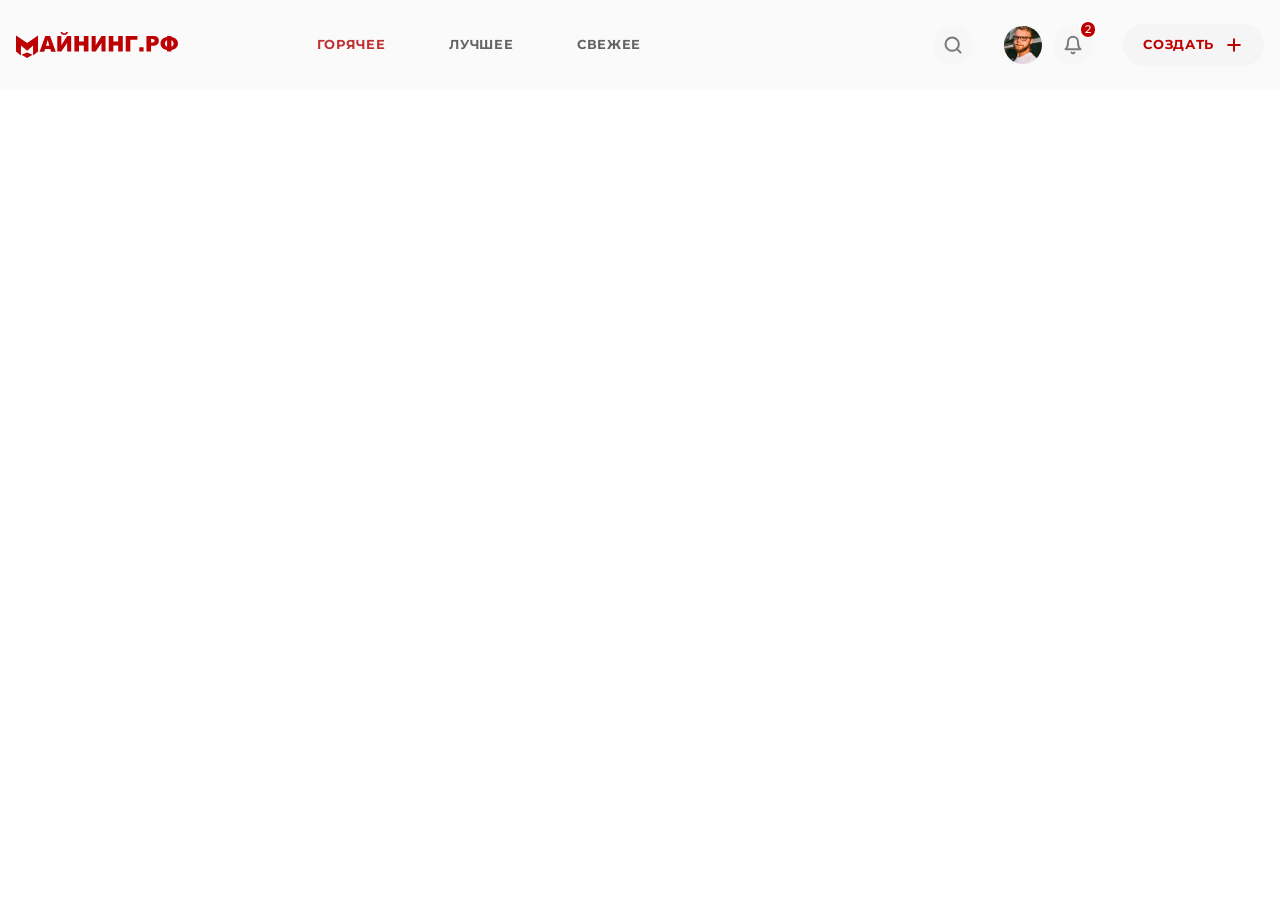
==== index.html @ 3bb562d7 "feat: added base layout" ====
<!DOCTYPE html>
<html lang="en">
  <head>
    <meta charset="UTF-8" />
    <meta name="viewport" content="width=device-width, initial-scale=1.0" />
    <title>Title</title>
    <link rel="shortcut icon" href="./favicon.ico" type="image/x-icon" />
    <link rel="stylesheet" href="./css/index.css" />
    <script type="module" src="./js/index.js" defer></script>
  </head>

  <body>
    <header class="header">
      <div class="header__wrapper">
        <div class="header__logo">
          <a class="header__logo-link" href="#">
            <img class="header__logo-link-image" src="./assets/logo.svg" alt="logo" />
          </a>
        </div>

        <nav class="header__nav">
          <a class="header__nav-link active" href="#">Горячее</a>
          <a class="header__nav-link" href="#">Лучшее</a>
          <a class="header__nav-link" href="#">Свежее</a>
        </nav>

        <div class="header__controls">
          <div class="header__controls-search">
            <button class="header__controls-search-button"></button>
          </div>

          <div class="header__controls-user">
            <div class="header__controls-user-avatar">
              <img
                class="header__controls-user-avatar-image"
                src="./assets/avatar.jpg"
                alt="avatar"
              />
            </div>

            <div class="header__controls-user-notifications">
              <button class="header__controls-user-notifications-button">
                <span class="header__controls-user-notifications-button-counter">2</span>
              </button>
            </div>
          </div>

          <div class="header__controls-create">
            <button class="header__controls-create-button">
              <span class="header__controls-create-button-text">Создать</span>
            </button>
          </div>
        </div>
      </div>
    </header>

    <main class="main"></main>

    <footer class="footer">
      <div class="container"></div>
    </footer>
  </body>
</html>
---- css/index.css ----
@import url("https://fonts.googleapis.com/css2?family=Montserrat:ital,wght@0,100..900;1,100..900&display=swap");
html {
  font-size: 16px;
  font-family: "Montserrat", sans-serif;
  font-weight: 400;
  font-style: normal;
  scroll-behavior: smooth;
}

body {
  position: relative;
  margin: 0;
  overflow-y: scroll;
  color: #181d42;
  background-color: #ffffff;
}

a,
button,
input,
textarea {
  font-family: "Montserrat", sans-serif;
  text-decoration: none;
}

figure {
  margin: 0;
}

img {
  max-width: 100%;
  height: auto;
}

.container {
  max-width: 1440px;
  width: 100%;
  margin: 0 auto;
  padding: 0 20px;
  -webkit-box-sizing: border-box;
          box-sizing: border-box;
}

.header {
  padding: 24px 0;
  background-color: #fafafa;
}
.header__wrapper {
  display: -webkit-box;
  display: -ms-flexbox;
  display: flex;
  -webkit-box-pack: justify;
      -ms-flex-pack: justify;
          justify-content: space-between;
  -webkit-box-align: center;
      -ms-flex-align: center;
          align-items: center;
  gap: 48px;
  max-width: 1392px;
  width: 100%;
  margin: 0 auto;
  padding: 0 16px;
  -webkit-box-sizing: border-box;
          box-sizing: border-box;
}
.header__logo {
  -webkit-box-flex: 0;
      -ms-flex: 0 0 auto;
          flex: 0 0 auto;
}
.header__logo-link {
  display: -webkit-box;
  display: -ms-flexbox;
  display: flex;
  -webkit-box-align: center;
      -ms-flex-align: center;
          align-items: center;
  -webkit-box-pack: center;
      -ms-flex-pack: center;
          justify-content: center;
}
.header__logo-link-image {
  display: block;
  max-width: 100%;
  width: 162px;
  height: auto;
}
.header__nav {
  -webkit-box-flex: 0;
      -ms-flex: 0 1 538px;
          flex: 0 1 538px;
}
.header__nav-link {
  display: inline-block;
  padding: 10px 30px;
  font-weight: 700;
  font-size: 13px;
  line-height: 150%;
  letter-spacing: 0.05em;
  text-transform: uppercase;
  color: rgba(0, 0, 0, 0.6);
  -webkit-transition-property: color;
  transition-property: color;
  -webkit-transition-timing-function: ease-in-out;
          transition-timing-function: ease-in-out;
  -webkit-transition-duration: 0.2s;
          transition-duration: 0.2s;
}
.header__nav-link:hover {
  color: black;
}
.header__nav-link:active {
  color: #bd3132;
}
.header__nav-link.active {
  color: #bd3132;
}
.header__nav-link.active:hover {
  color: #a30404;
}
.header__controls {
  display: -webkit-box;
  display: -ms-flexbox;
  display: flex;
  -webkit-box-align: center;
      -ms-flex-align: center;
          align-items: center;
  gap: 30px;
}
.header__controls-search {
  -webkit-box-flex: 0;
      -ms-flex: 0 0 auto;
          flex: 0 0 auto;
}
.header__controls-search-button {
  display: -webkit-box;
  display: -ms-flexbox;
  display: flex;
  -webkit-box-align: center;
      -ms-flex-align: center;
          align-items: center;
  -webkit-box-pack: center;
      -ms-flex-pack: center;
          justify-content: center;
  width: 40px;
  height: 40px;
  padding: 0;
  border: none;
  border-radius: 500px;
  background-color: rgba(245, 245, 245, 0.5);
  -webkit-transition-property: background-color;
  transition-property: background-color;
  -webkit-transition-timing-function: ease-in-out;
          transition-timing-function: ease-in-out;
  -webkit-transition-duration: 0.2s;
          transition-duration: 0.2s;
  cursor: pointer;
}
.header__controls-search-button:hover {
  background-color: whitesmoke;
}
.header__controls-search-button::before {
  content: "";
  display: block;
  width: 20px;
  height: 20px;
  background: url(../assets/search.svg) center/cover no-repeat;
  -webkit-transition-property: opacity, -webkit-filter;
  transition-property: opacity, -webkit-filter;
  transition-property: filter, opacity;
  transition-property: filter, opacity, -webkit-filter;
  -webkit-transition-timing-function: ease-in-out;
          transition-timing-function: ease-in-out;
  -webkit-transition-duration: 0.2s;
          transition-duration: 0.2s;
  opacity: 0.5;
  -webkit-filter: brightness(0%);
          filter: brightness(0%);
}
.header__controls-search-button:hover::before {
  opacity: 1;
  -webkit-filter: brightness(100%);
          filter: brightness(100%);
}
.header__controls-user {
  display: -webkit-box;
  display: -ms-flexbox;
  display: flex;
  -webkit-box-align: center;
      -ms-flex-align: center;
          align-items: center;
  -webkit-box-pack: center;
      -ms-flex-pack: center;
          justify-content: center;
  -webkit-box-flex: 0;
      -ms-flex: 0 0 auto;
          flex: 0 0 auto;
  gap: 10px;
}
.header__controls-user-avatar {
  display: block;
  width: 40px;
  height: 40px;
  -webkit-box-sizing: border-box;
          box-sizing: border-box;
  border: 1px solid #f5f5f5;
  border-radius: 40px;
  overflow: hidden;
}
.header__controls-user-avatar-image {
  display: block;
  width: 100%;
  height: 100%;
  -o-object-fit: cover;
     object-fit: cover;
}
.header__controls-user-notifications-button {
  position: relative;
  display: -webkit-box;
  display: -ms-flexbox;
  display: flex;
  -webkit-box-align: center;
      -ms-flex-align: center;
          align-items: center;
  -webkit-box-pack: center;
      -ms-flex-pack: center;
          justify-content: center;
  width: 40px;
  height: 40px;
  padding: 0;
  border: none;
  border-radius: 500px;
  background-color: rgba(245, 245, 245, 0.5);
  -webkit-transition-property: background-color;
  transition-property: background-color;
  -webkit-transition-timing-function: ease-in-out;
          transition-timing-function: ease-in-out;
  -webkit-transition-duration: 0.2s;
          transition-duration: 0.2s;
  will-change: background-color;
  cursor: pointer;
}
.header__controls-user-notifications-button:hover {
  background-color: whitesmoke;
}
.header__controls-user-notifications-button::before {
  content: "";
  display: block;
  width: 20px;
  height: 20px;
  background: url(../assets/bell.svg) center/cover no-repeat;
  -webkit-filter: brightness(0%);
          filter: brightness(0%);
  opacity: 0.5;
  -webkit-transition-property: opacity, -webkit-filter;
  transition-property: opacity, -webkit-filter;
  transition-property: filter, opacity;
  transition-property: filter, opacity, -webkit-filter;
  -webkit-transition-timing-function: ease-in-out;
          transition-timing-function: ease-in-out;
  -webkit-transition-duration: 0.2s;
          transition-duration: 0.2s;
  will-change: filter, opacity;
}
.header__controls-user-notifications-button:hover::before {
  -webkit-filter: brightness(100%);
          filter: brightness(100%);
  opacity: 1;
}
.header__controls-user-notifications-button-counter {
  position: absolute;
  left: 26px;
  bottom: 26px;
  display: -webkit-box;
  display: -ms-flexbox;
  display: flex;
  -webkit-box-align: center;
      -ms-flex-align: center;
          align-items: center;
  -webkit-box-pack: center;
      -ms-flex-pack: center;
          justify-content: center;
  min-width: 18px;
  min-height: 18px;
  padding: 2px 4px;
  -webkit-box-sizing: border-box;
          box-sizing: border-box;
  font-weight: 500;
  font-size: 11px;
  line-height: 100%;
  text-align: center;
  color: #fff;
  border: 2px solid #fff;
  border-radius: 15px;
  background-color: #bd0102;
}
.header__controls-create-button {
  display: -webkit-box;
  display: -ms-flexbox;
  display: flex;
  -webkit-box-align: center;
      -ms-flex-align: center;
          align-items: center;
  -webkit-box-pack: center;
      -ms-flex-pack: center;
          justify-content: center;
  -webkit-box-flex: 0;
      -ms-flex: 0 0 auto;
          flex: 0 0 auto;
  gap: 10px;
  min-height: 42px;
  padding: 10px 20px;
  -webkit-box-sizing: border-box;
          box-sizing: border-box;
  border: none;
  border-radius: 42px;
  background-color: #f5f5f5;
  -webkit-transition-property: background-color, color;
  transition-property: background-color, color;
  -webkit-transition-timing-function: ease-in-out;
          transition-timing-function: ease-in-out;
  -webkit-transition-duration: 0.2s;
          transition-duration: 0.2s;
  cursor: pointer;
}
.header__controls-create-button:hover {
  background-color: #bd3132;
}
.header__controls-create-button::after {
  content: "";
  display: block;
  width: 20px;
  height: 20px;
  background: url(../assets/plus.svg) center/cover no-repeat;
  -webkit-transition-property: -webkit-filter;
  transition-property: -webkit-filter;
  transition-property: filter;
  transition-property: filter, -webkit-filter;
  -webkit-transition-timing-function: ease-in-out;
          transition-timing-function: ease-in-out;
  -webkit-transition-duration: 0.2s;
          transition-duration: 0.2s;
}
.header__controls-create-button:hover::after {
  -webkit-filter: brightness(0%) invert(100%);
          filter: brightness(0%) invert(100%);
}
.header__controls-create-button-text {
  font-weight: 700;
  font-size: 13px;
  line-height: 150%;
  letter-spacing: 0.05em;
  text-transform: uppercase;
  color: #bd0102;
  -webkit-transition-property: color;
  transition-property: color;
  -webkit-transition-timing-function: ease-in-out;
          transition-timing-function: ease-in-out;
  -webkit-transition-duration: 0.2s;
          transition-duration: 0.2s;
}
.header__controls-create-button:hover .header__controls-create-button-text {
  color: #ffffff;
}
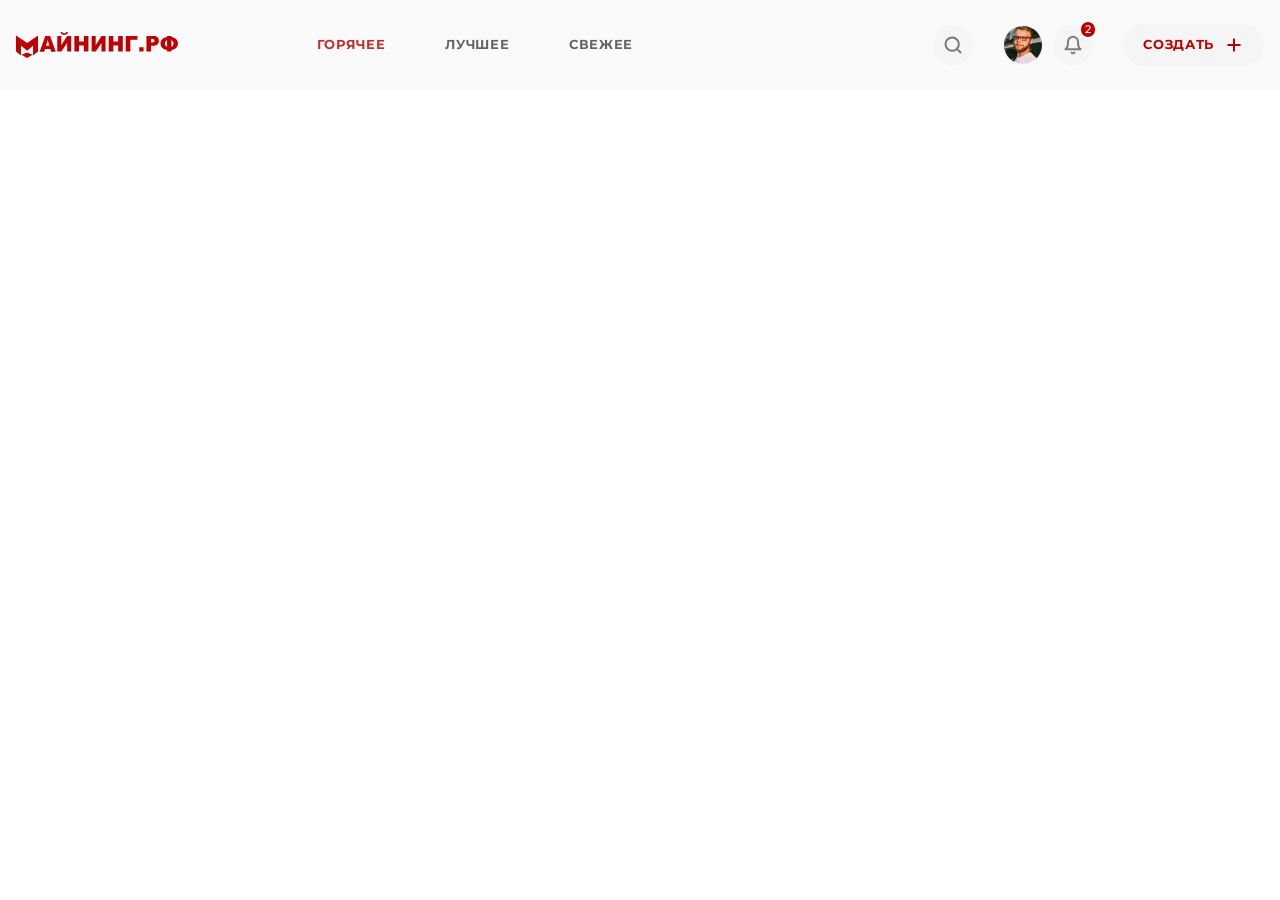
==== commit f4c8f794: "feat: added header" ====
--- a/index.html
+++ b/index.html
@@ -12,6 +12,10 @@
   <body>
     <header class="header">
       <div class="header__wrapper">
+        <div class="header__burger">
+          <button class="header__burger-button"></button>
+        </div>
+
         <div class="header__logo">
           <a class="header__logo-link" href="#">
             <img class="header__logo-link-image" src="./assets/logo.svg" alt="logo" />
@@ -19,9 +23,35 @@
         </div>
 
         <nav class="header__nav">
-          <a class="header__nav-link active" href="#">Горячее</a>
-          <a class="header__nav-link" href="#">Лучшее</a>
-          <a class="header__nav-link" href="#">Свежее</a>
+          <ul class="header__nav-menu">
+            <li class="header__nav-menu-item">
+              <a class="header__nav-menu-item-link active" href="#">Горячее</a>
+            </li>
+            <li class="header__nav-menu-item">
+              <a class="header__nav-menu-item-link" href="#">Лучшее</a>
+            </li>
+            <li class="header__nav-menu-item">
+              <a class="header__nav-menu-item-link" href="#">Свежее</a>
+            </li>
+          </ul>
+
+          <ul class="header__nav-submenu">
+            <li class="header__nav-submenu-item">
+              <a class="header__nav-submenu-item-link" href="#">Помощь</a>
+            </li>
+            <li class="header__nav-submenu-item">
+              <a class="header__nav-submenu-item-link" href="#">Новости сервиса</a>
+            </li>
+            <li class="header__nav-submenu-item">
+              <a class="header__nav-submenu-item-link" href="#">Рекламодателям</a>
+            </li>
+            <li class="header__nav-submenu-item">
+              <a class="header__nav-submenu-item-link" href="#">О проекте</a>
+            </li>
+            <li class="header__nav-submenu-item">
+              <a class="header__nav-submenu-item-link" href="#">Контакты</a>
+            </li>
+          </ul>
         </nav>
 
         <div class="header__controls">
--- a/css/index.css
+++ b/css/index.css
@@ -42,7 +42,11 @@
 }
 
 .header {
-  padding: 24px 0;
+  position: fixed;
+  top: 0;
+  left: 0;
+  right: 0;
+  z-index: 999;
   background-color: #fafafa;
 }
 .header__wrapper {
@@ -59,16 +63,53 @@
   max-width: 1392px;
   width: 100%;
   margin: 0 auto;
-  padding: 0 16px;
+  padding: 24px 16px;
   -webkit-box-sizing: border-box;
           box-sizing: border-box;
 }
-.header__logo {
+@media (max-width: 1024px) {
+  .header__wrapper {
+    gap: 10px;
+    padding: 16px;
+  }
+}
+.header__wrapper::before {
+  content: "";
+  position: absolute;
+  top: 0;
+  left: 0;
+  right: 0;
+  bottom: 0;
+  display: none;
+  background-color: #fafafa;
+}
+@media (max-width: 1024px) {
+  .header__wrapper::before {
+    display: block;
+  }
+}
+.header__burger {
+  position: relative;
+  z-index: 100;
+  display: none;
   -webkit-box-flex: 0;
       -ms-flex: 0 0 auto;
           flex: 0 0 auto;
 }
-.header__logo-link {
+@media (max-width: 1024px) {
+  .header__burger {
+    display: -webkit-box;
+    display: -ms-flexbox;
+    display: flex;
+    -webkit-box-align: center;
+        -ms-flex-align: center;
+            align-items: center;
+    -webkit-box-pack: center;
+        -ms-flex-pack: center;
+            justify-content: center;
+  }
+}
+.header__burger-button {
   display: -webkit-box;
   display: -ms-flexbox;
   display: flex;
@@ -78,6 +119,80 @@
   -webkit-box-pack: center;
       -ms-flex-pack: center;
           justify-content: center;
+  width: 40px;
+  height: 40px;
+  padding: 0;
+  border: none;
+  border-radius: 500px;
+  background-color: whitesmoke;
+  -webkit-transition-property: background-color;
+  transition-property: background-color;
+  -webkit-transition-timing-function: ease-in-out;
+          transition-timing-function: ease-in-out;
+  -webkit-transition-duration: 0.2s;
+          transition-duration: 0.2s;
+  cursor: pointer;
+}
+.header__burger-button:hover {
+  background-color: whitesmoke;
+}
+.header__burger-button::before {
+  content: "";
+  display: block;
+  width: 20px;
+  height: 20px;
+  background: url(../assets/menu.svg) center/cover no-repeat;
+  -webkit-transition-property: opacity, -webkit-filter;
+  transition-property: opacity, -webkit-filter;
+  transition-property: filter, opacity;
+  transition-property: filter, opacity, -webkit-filter;
+  -webkit-transition-timing-function: ease-in-out;
+          transition-timing-function: ease-in-out;
+  -webkit-transition-duration: 0.2s;
+          transition-duration: 0.2s;
+  opacity: 0.5;
+  -webkit-filter: brightness(0%);
+          filter: brightness(0%);
+}
+.header__burger-button:hover::before {
+  opacity: 1;
+  -webkit-filter: brightness(100%);
+          filter: brightness(100%);
+}
+.header__burger-button.active {
+  background-color: #bd0102;
+}
+.header__burger-button.active::before {
+  background-image: url(../assets/close.svg);
+  -webkit-filter: brightness(100%);
+          filter: brightness(100%);
+  opacity: 1;
+}
+.header__logo {
+  position: relative;
+  z-index: 100;
+  -webkit-box-flex: 0;
+      -ms-flex: 0 0 auto;
+          flex: 0 0 auto;
+}
+.header__logo-link {
+  display: -webkit-box;
+  display: -ms-flexbox;
+  display: flex;
+  -webkit-box-align: center;
+      -ms-flex-align: center;
+          align-items: center;
+  -webkit-box-pack: center;
+      -ms-flex-pack: center;
+          justify-content: center;
+}
+@media (max-width: 1024px) {
+  .header__logo-link {
+    position: relative;
+    height: 40px;
+    width: 40px;
+    overflow: hidden;
+  }
 }
 .header__logo-link-image {
   display: block;
@@ -85,12 +200,76 @@
   width: 162px;
   height: auto;
 }
+@media (max-width: 1024px) {
+  .header__logo-link-image {
+    position: absolute;
+    left: 1px;
+    bottom: 0;
+    max-width: none;
+    width: 279px;
+  }
+}
 .header__nav {
   -webkit-box-flex: 0;
       -ms-flex: 0 1 538px;
           flex: 0 1 538px;
 }
-.header__nav-link {
+@media (max-width: 1024px) {
+  .header__nav {
+    position: fixed;
+    top: 0;
+    left: 0;
+    bottom: 0;
+    z-index: -1;
+    max-width: 360px;
+    width: 100%;
+    padding: 94px 16px 20px;
+    -webkit-box-sizing: border-box;
+            box-sizing: border-box;
+    background-color: #fafafa;
+    -webkit-box-shadow: 0 0 20px rgba(0, 0, 0, 0.06);
+            box-shadow: 0 0 20px rgba(0, 0, 0, 0.06);
+    -webkit-transform: translateX(-120dvw);
+            transform: translateX(-120dvw);
+    -webkit-transition: -webkit-transform ease-in-out 0.4s;
+    transition: -webkit-transform ease-in-out 0.4s;
+    transition: transform ease-in-out 0.4s;
+    transition: transform ease-in-out 0.4s, -webkit-transform ease-in-out 0.4s;
+    will-change: transform;
+  }
+}
+@media (max-width: 576px) {
+  .header__nav {
+    max-width: none;
+  }
+}
+@media (max-width: 1024px) {
+  .header__nav.active {
+    -webkit-transform: translateX(0);
+            transform: translateX(0);
+  }
+}
+.header__nav-menu {
+  display: -webkit-box;
+  display: -ms-flexbox;
+  display: flex;
+  -webkit-box-align: center;
+      -ms-flex-align: center;
+          align-items: center;
+  margin: 0;
+  padding: 0;
+  list-style-type: none;
+}
+@media (max-width: 1024px) {
+  .header__nav-menu {
+    -webkit-box-orient: vertical;
+    -webkit-box-direction: normal;
+        -ms-flex-direction: column;
+            flex-direction: column;
+    margin-bottom: 20px;
+  }
+}
+.header__nav-menu-item-link {
   display: inline-block;
   padding: 10px 30px;
   font-weight: 700;
@@ -99,6 +278,7 @@
   letter-spacing: 0.05em;
   text-transform: uppercase;
   color: rgba(0, 0, 0, 0.6);
+  text-align: center;
   -webkit-transition-property: color;
   transition-property: color;
   -webkit-transition-timing-function: ease-in-out;
@@ -106,26 +286,76 @@
   -webkit-transition-duration: 0.2s;
           transition-duration: 0.2s;
 }
-.header__nav-link:hover {
+@media (max-width: 1024px) {
+  .header__nav-menu-item-link {
+    min-width: 128px;
+    padding: 10px;
+  }
+}
+.header__nav-menu-item-link:hover {
   color: black;
 }
-.header__nav-link:active {
+.header__nav-menu-item-link:active {
   color: #bd3132;
 }
-.header__nav-link.active {
+.header__nav-menu-item-link.active {
   color: #bd3132;
 }
-.header__nav-link.active:hover {
+.header__nav-menu-item-link.active:hover {
   color: #a30404;
 }
+.header__nav-submenu {
+  display: none;
+  margin: 0;
+  padding: 20px;
+  list-style-type: none;
+}
+@media (max-width: 1024px) {
+  .header__nav-submenu {
+    display: -webkit-box;
+    display: -ms-flexbox;
+    display: flex;
+    -webkit-box-orient: vertical;
+    -webkit-box-direction: normal;
+        -ms-flex-direction: column;
+            flex-direction: column;
+    gap: 10px;
+  }
+}
+.header__nav-submenu-item-link {
+  display: inline-block;
+  width: 100%;
+  font-weight: 400;
+  font-size: 13px;
+  line-height: 150%;
+  text-align: center;
+  color: rgba(17, 17, 17, 0.5);
+}
 .header__controls {
-  display: -webkit-box;
-  display: -ms-flexbox;
-  display: flex;
-  -webkit-box-align: center;
-      -ms-flex-align: center;
-          align-items: center;
+  position: relative;
+  z-index: 100;
+  display: -webkit-box;
+  display: -ms-flexbox;
+  display: flex;
+  -webkit-box-align: center;
+      -ms-flex-align: center;
+          align-items: center;
+  -webkit-box-pack: end;
+      -ms-flex-pack: end;
+          justify-content: flex-end;
   gap: 30px;
+}
+@media (max-width: 1024px) {
+  .header__controls {
+    -webkit-box-flex: 1;
+        -ms-flex: 1 1 auto;
+            flex: 1 1 auto;
+  }
+}
+@media (max-width: 576px) {
+  .header__controls {
+    gap: 5px;
+  }
 }
 .header__controls-search {
   -webkit-box-flex: 0;
@@ -147,7 +377,7 @@
   padding: 0;
   border: none;
   border-radius: 500px;
-  background-color: rgba(245, 245, 245, 0.5);
+  background-color: whitesmoke;
   -webkit-transition-property: background-color;
   transition-property: background-color;
   -webkit-transition-timing-function: ease-in-out;
@@ -230,7 +460,7 @@
   padding: 0;
   border: none;
   border-radius: 500px;
-  background-color: rgba(245, 245, 245, 0.5);
+  background-color: whitesmoke;
   -webkit-transition-property: background-color;
   transition-property: background-color;
   -webkit-transition-timing-function: ease-in-out;
@@ -323,6 +553,12 @@
           transition-duration: 0.2s;
   cursor: pointer;
 }
+@media (max-width: 576px) {
+  .header__controls-create-button {
+    min-height: auto;
+    padding: 10px;
+  }
+}
 .header__controls-create-button:hover {
   background-color: #bd3132;
 }
@@ -359,6 +595,11 @@
   -webkit-transition-duration: 0.2s;
           transition-duration: 0.2s;
 }
+@media (max-width: 576px) {
+  .header__controls-create-button-text {
+    display: none;
+  }
+}
 .header__controls-create-button:hover .header__controls-create-button-text {
   color: #ffffff;
 }
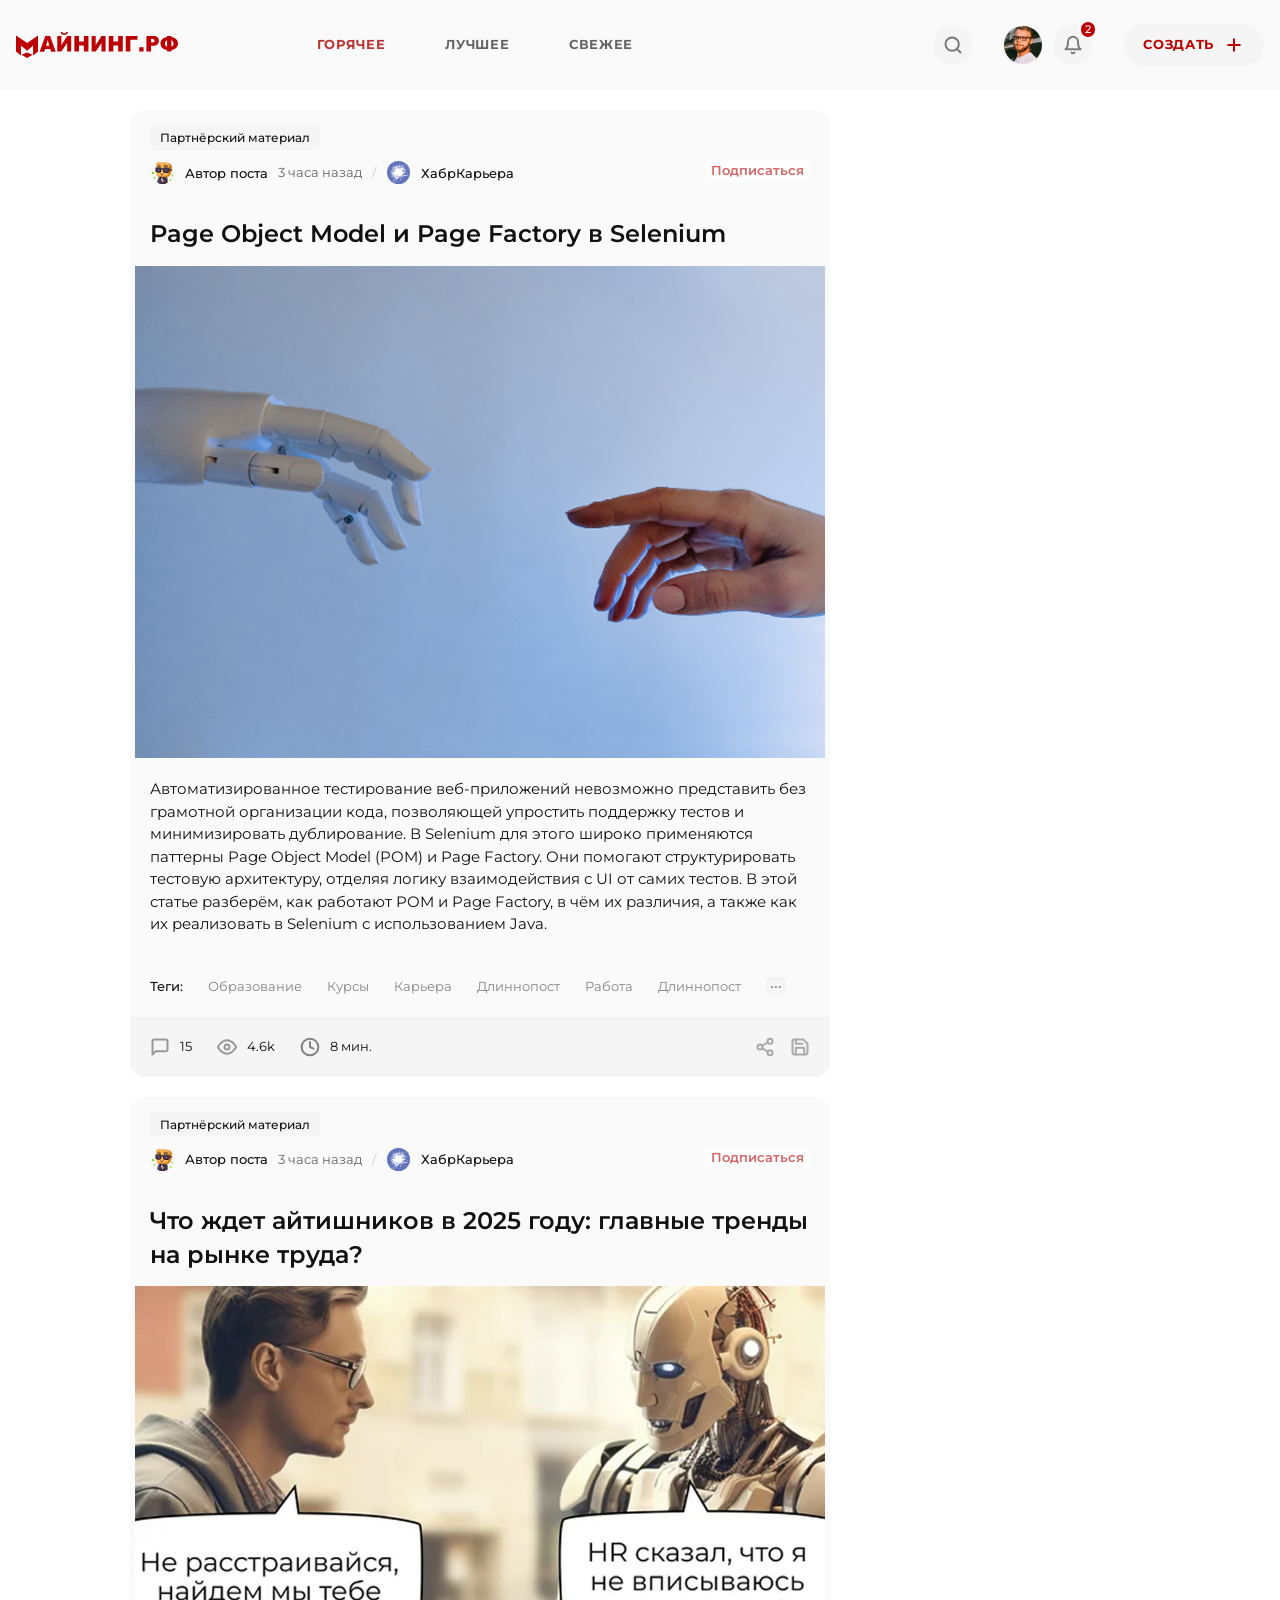
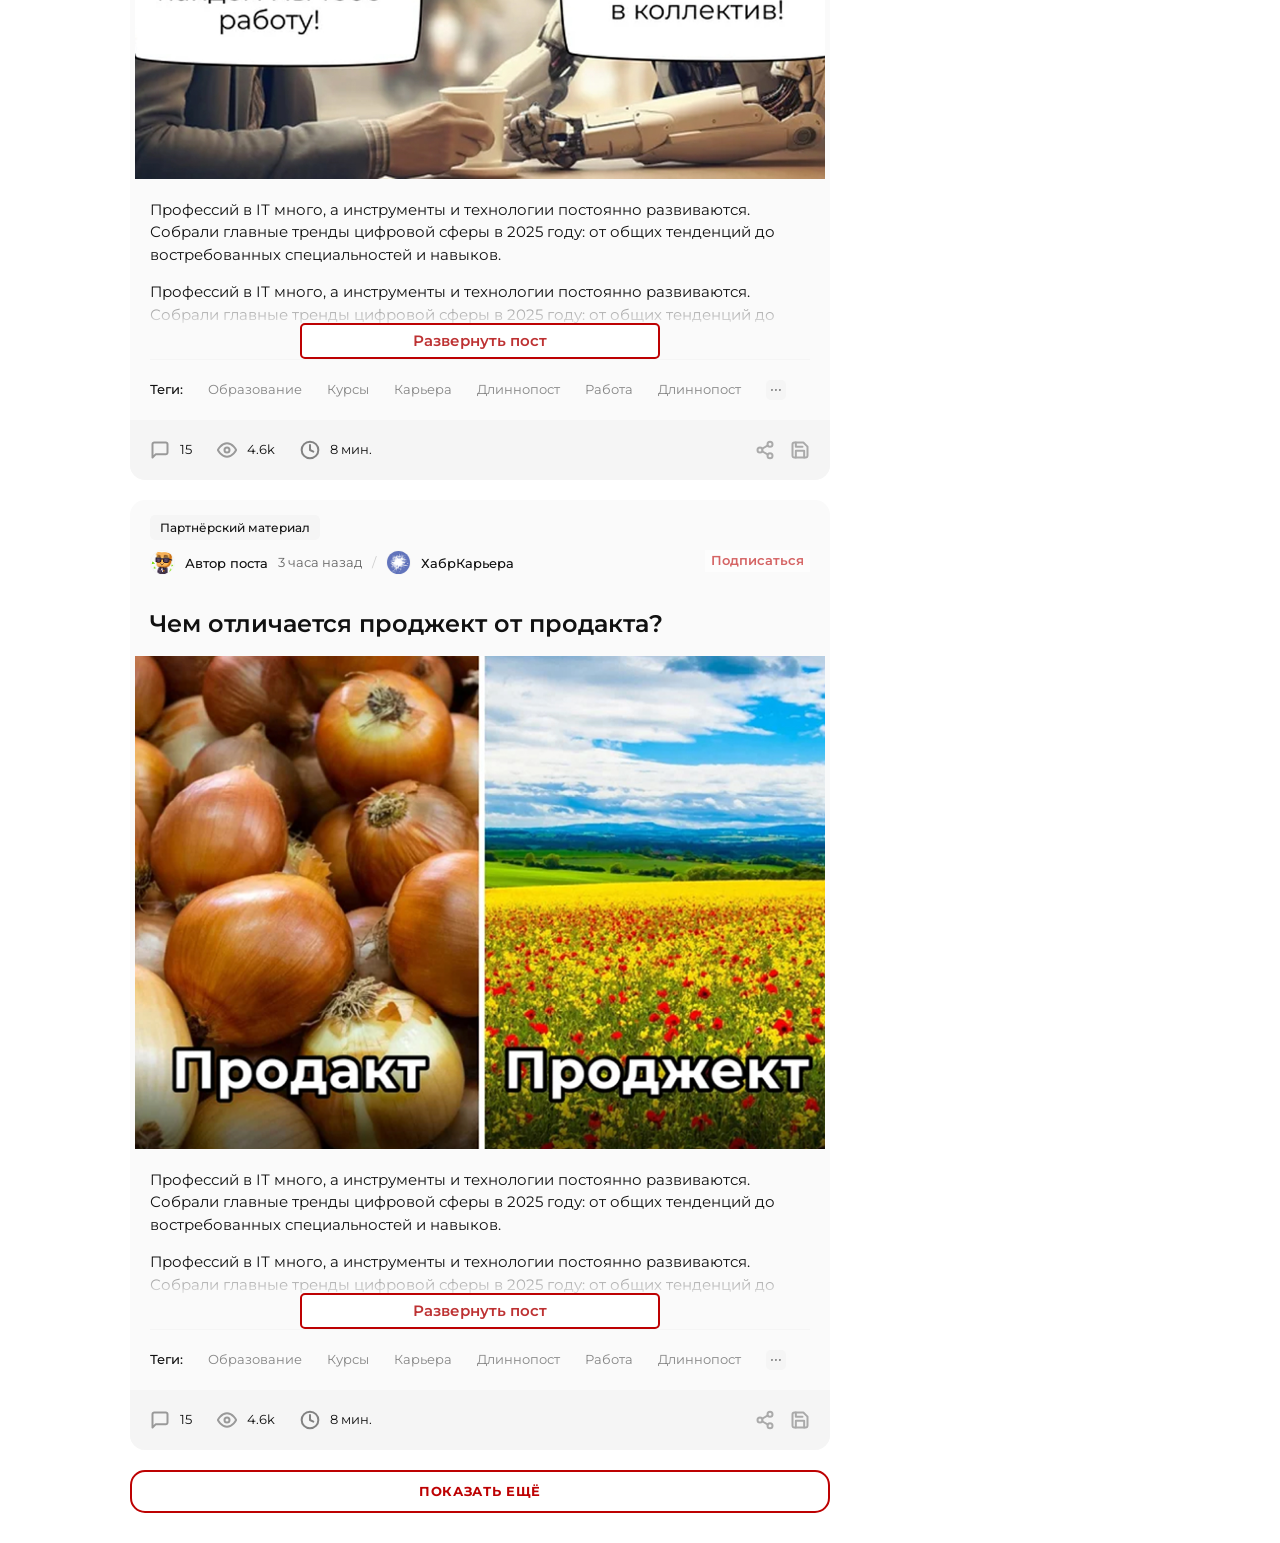
==== commit 74a0d170: "feat: added blog-posts" ====
--- a/index.html
+++ b/index.html
@@ -3,7 +3,7 @@
   <head>
     <meta charset="UTF-8" />
     <meta name="viewport" content="width=device-width, initial-scale=1.0" />
-    <title>Title</title>
+    <title>МАЙНИНГ.РФ</title>
     <link rel="shortcut icon" href="./favicon.ico" type="image/x-icon" />
     <link rel="stylesheet" href="./css/index.css" />
     <script type="module" src="./js/index.js" defer></script>
@@ -84,7 +84,376 @@
       </div>
     </header>
 
-    <main class="main"></main>
+    <main class="main">
+      <section class="blog">
+        <div class="blog__wrapper">
+          <div class="blog__content">
+            <div class="blog-posts">
+              <div class="blog-posts__content">
+                <article class="blog-posts__post">
+                  <div class="blog-posts__post-material">Партнёрский материал</div>
+
+                  <div class="blog-posts__post-info">
+                    <div class="blog-posts__post-info-main">
+                      <div class="blog-posts__post-info-author">
+                        <figure class="blog-posts__post-info-author-avatar">
+                          <img
+                            class="blog-posts__post-info-author-avatar-image"
+                            src="./assets/avatar-2.jpg"
+                            alt="avatar"
+                          />
+                        </figure>
+                        <div class="blog-posts__post-info-author-name">Автор поста</div>
+                      </div>
+
+                      <div class="blog-posts__post-info-time">3 часа назад</div>
+
+                      <div class="blog-posts__post-info-source">
+                        <figure class="blog-posts__post-info-source-avatar">
+                          <img
+                            class="blog-posts__post-info-source-avatar-image"
+                            src="./assets/avatar-3.jpg"
+                            alt="avatar"
+                          />
+                        </figure>
+                        <div class="blog-posts__post-info-source-name">ХабрКарьера</div>
+                      </div>
+                    </div>
+
+                    <div class="blog-posts__post-info-subscribe">
+                      <button class="blog-posts__post-info-subscribe-button">
+                        <span class="blog-posts__post-info-subscribe-button-text">Подписаться</span>
+                      </button>
+                    </div>
+                  </div>
+
+                  <h3 class="blog-posts__post-title">
+                    Page Object Model и Page Factory в Selenium
+                  </h3>
+
+                  <figure class="blog-posts__post-photo">
+                    <img
+                      class="blog-posts__post-photo-image"
+                      src="./assets/post-image-1.jpg"
+                      alt="image"
+                    />
+                  </figure>
+
+                  <div class="blog-posts__post-text">
+                    <p>
+                      Автоматизированное тестирование веб-приложений невозможно представить без
+                      грамотной организации кода, позволяющей упростить поддержку тестов и
+                      минимизировать дублирование. В Selenium для этого широко применяются паттерны
+                      Page Object Model (POM) и Page Factory. Они помогают структурировать тестовую
+                      архитектуру, отделяя логику взаимодействия с UI от самих тестов. В этой статье
+                      разберём, как работают POM и Page Factory, в чём их различия, а также как их
+                      реализовать в Selenium с использованием Java.
+                    </p>
+                  </div>
+
+                  <div class="blog-posts__post-expand">
+                    <button class="blog-posts__post-expand-button">Развернуть пост</button>
+                  </div>
+
+                  <div class="blog-posts__post-tags">
+                    <span class="blog-posts__post-tags-title">Теги:</span>
+                    <span class="blog-posts__post-tags-item">Образование</span>
+                    <span class="blog-posts__post-tags-item">Курсы</span>
+                    <span class="blog-posts__post-tags-item">Карьера</span>
+                    <span class="blog-posts__post-tags-item">Длиннопост</span>
+                    <span class="blog-posts__post-tags-item">Работа</span>
+                    <span class="blog-posts__post-tags-item">Длиннопост</span>
+                    <button class="blog-posts__post-tags-more"></button>
+                  </div>
+
+                  <div class="blog-posts__post-details">
+                    <div class="blog-posts__post-details-metrics">
+                      <div class="blog-posts__post-details-metrics-item">
+                        <img
+                          class="blog-posts__post-details-metrics-item-image"
+                          src="./assets/message-square.svg"
+                          alt="icon"
+                        />
+                        <span class="blog-posts__post-details-metrics-item-text">15</span>
+                      </div>
+                      <div class="blog-posts__post-details-metrics-item">
+                        <img
+                          class="blog-posts__post-details-metrics-item-image"
+                          src="./assets/eye.svg"
+                          alt="icon"
+                        />
+                        <span class="blog-posts__post-details-metrics-item-text">4.6k</span>
+                      </div>
+                      <div class="blog-posts__post-details-metrics-item">
+                        <img
+                          class="blog-posts__post-details-metrics-item-image"
+                          src="./assets/clock.svg"
+                          alt="icon"
+                        />
+                        <span class="blog-posts__post-details-metrics-item-text">8 мин.</span>
+                      </div>
+                    </div>
+
+                    <div class="blog-posts__post-details-controls">
+                      <button class="blog-posts__post-details-controls-share"></button>
+                      <button class="blog-posts__post-details-controls-save"></button>
+                    </div>
+                  </div>
+                </article>
+
+                <article class="blog-posts__post">
+                  <div class="blog-posts__post-material">Партнёрский материал</div>
+
+                  <div class="blog-posts__post-info">
+                    <div class="blog-posts__post-info-main">
+                      <div class="blog-posts__post-info-author">
+                        <figure class="blog-posts__post-info-author-avatar">
+                          <img
+                            class="blog-posts__post-info-author-avatar-image"
+                            src="./assets/avatar-2.jpg"
+                            alt="avatar"
+                          />
+                        </figure>
+                        <div class="blog-posts__post-info-author-name">Автор поста</div>
+                      </div>
+
+                      <div class="blog-posts__post-info-time">3 часа назад</div>
+
+                      <div class="blog-posts__post-info-source">
+                        <figure class="blog-posts__post-info-source-avatar">
+                          <img
+                            class="blog-posts__post-info-source-avatar-image"
+                            src="./assets/avatar-3.jpg"
+                            alt="avatar"
+                          />
+                        </figure>
+                        <div class="blog-posts__post-info-source-name">ХабрКарьера</div>
+                      </div>
+                    </div>
+
+                    <div class="blog-posts__post-info-subscribe">
+                      <button class="blog-posts__post-info-subscribe-button">
+                        <span class="blog-posts__post-info-subscribe-button-text">Подписаться</span>
+                      </button>
+                    </div>
+                  </div>
+
+                  <h3 class="blog-posts__post-title">
+                    Что ждет айтишников в 2025 году: главные тренды на рынке труда⁠⁠?
+                  </h3>
+
+                  <figure class="blog-posts__post-photo">
+                    <img
+                      class="blog-posts__post-photo-image"
+                      src="./assets/post-image-2.jpg"
+                      alt="image"
+                    />
+                  </figure>
+
+                  <div class="blog-posts__post-text">
+                    <p>
+                      Профессий в IТ много, а инструменты и технологии постоянно развиваются.
+                      Собрали главные тренды цифровой сферы в 2025 году: от общих тенденций до
+                      востребованных специальностей и навыков.
+                    </p>
+                    <p>
+                      Профессий в IТ много, а инструменты и технологии постоянно развиваются.
+                      Собрали главные тренды цифровой сферы в 2025 году: от общих тенденций до
+                      востребованных специальностей и навыков.
+                    </p>
+                    <p>
+                      Профессий в IТ много, а инструменты и технологии постоянно развиваются.
+                      Собрали главные тренды цифровой сферы в 2025 году: от общих тенденций до
+                      востребованных специальностей и навыков.
+                    </p>
+                    <p>
+                      Профессий в IТ много, а инструменты и технологии постоянно развиваются.
+                      Собрали главные тренды цифровой сферы в 2025 году: от общих тенденций до
+                      востребованных специальностей и навыков.
+                    </p>
+                  </div>
+
+                  <div class="blog-posts__post-expand">
+                    <button class="blog-posts__post-expand-button">Развернуть пост</button>
+                  </div>
+
+                  <div class="blog-posts__post-tags">
+                    <span class="blog-posts__post-tags-title">Теги:</span>
+                    <span class="blog-posts__post-tags-item">Образование</span>
+                    <span class="blog-posts__post-tags-item">Курсы</span>
+                    <span class="blog-posts__post-tags-item">Карьера</span>
+                    <span class="blog-posts__post-tags-item">Длиннопост</span>
+                    <span class="blog-posts__post-tags-item">Работа</span>
+                    <span class="blog-posts__post-tags-item">Длиннопост</span>
+                    <button class="blog-posts__post-tags-more"></button>
+                  </div>
+
+                  <div class="blog-posts__post-details">
+                    <div class="blog-posts__post-details-metrics">
+                      <div class="blog-posts__post-details-metrics-item">
+                        <img
+                          class="blog-posts__post-details-metrics-item-image"
+                          src="./assets/message-square.svg"
+                          alt="icon"
+                        />
+                        <span class="blog-posts__post-details-metrics-item-text">15</span>
+                      </div>
+                      <div class="blog-posts__post-details-metrics-item">
+                        <img
+                          class="blog-posts__post-details-metrics-item-image"
+                          src="./assets/eye.svg"
+                          alt="icon"
+                        />
+                        <span class="blog-posts__post-details-metrics-item-text">4.6k</span>
+                      </div>
+                      <div class="blog-posts__post-details-metrics-item">
+                        <img
+                          class="blog-posts__post-details-metrics-item-image"
+                          src="./assets/clock.svg"
+                          alt="icon"
+                        />
+                        <span class="blog-posts__post-details-metrics-item-text">8 мин.</span>
+                      </div>
+                    </div>
+
+                    <div class="blog-posts__post-details-controls">
+                      <button class="blog-posts__post-details-controls-share"></button>
+                      <button class="blog-posts__post-details-controls-save"></button>
+                    </div>
+                  </div>
+                </article>
+
+                <article class="blog-posts__post">
+                  <div class="blog-posts__post-material">Партнёрский материал</div>
+
+                  <div class="blog-posts__post-info">
+                    <div class="blog-posts__post-info-main">
+                      <div class="blog-posts__post-info-author">
+                        <figure class="blog-posts__post-info-author-avatar">
+                          <img
+                            class="blog-posts__post-info-author-avatar-image"
+                            src="./assets/avatar-2.jpg"
+                            alt="avatar"
+                          />
+                        </figure>
+                        <div class="blog-posts__post-info-author-name">Автор поста</div>
+                      </div>
+
+                      <div class="blog-posts__post-info-time">3 часа назад</div>
+
+                      <div class="blog-posts__post-info-source">
+                        <figure class="blog-posts__post-info-source-avatar">
+                          <img
+                            class="blog-posts__post-info-source-avatar-image"
+                            src="./assets/avatar-3.jpg"
+                            alt="avatar"
+                          />
+                        </figure>
+                        <div class="blog-posts__post-info-source-name">ХабрКарьера</div>
+                      </div>
+                    </div>
+
+                    <div class="blog-posts__post-info-subscribe">
+                      <button class="blog-posts__post-info-subscribe-button">
+                        <span class="blog-posts__post-info-subscribe-button-text">Подписаться</span>
+                      </button>
+                    </div>
+                  </div>
+
+                  <h3 class="blog-posts__post-title">Чем отличается проджект от продакта?⁠⁠</h3>
+
+                  <figure class="blog-posts__post-photo">
+                    <img
+                      class="blog-posts__post-photo-image"
+                      src="./assets/post-image-3.jpg"
+                      alt="image"
+                    />
+                  </figure>
+
+                  <div class="blog-posts__post-text">
+                    <p>
+                      Профессий в IТ много, а инструменты и технологии постоянно развиваются.
+                      Собрали главные тренды цифровой сферы в 2025 году: от общих тенденций до
+                      востребованных специальностей и навыков.
+                    </p>
+                    <p>
+                      Профессий в IТ много, а инструменты и технологии постоянно развиваются.
+                      Собрали главные тренды цифровой сферы в 2025 году: от общих тенденций до
+                      востребованных специальностей и навыков.
+                    </p>
+                    <p>
+                      Профессий в IТ много, а инструменты и технологии постоянно развиваются.
+                      Собрали главные тренды цифровой сферы в 2025 году: от общих тенденций до
+                      востребованных специальностей и навыков.
+                    </p>
+                    <p>
+                      Профессий в IТ много, а инструменты и технологии постоянно развиваются.
+                      Собрали главные тренды цифровой сферы в 2025 году: от общих тенденций до
+                      востребованных специальностей и навыков.
+                    </p>
+                  </div>
+
+                  <div class="blog-posts__post-expand">
+                    <button class="blog-posts__post-expand-button">Развернуть пост</button>
+                  </div>
+
+                  <div class="blog-posts__post-tags">
+                    <span class="blog-posts__post-tags-title">Теги:</span>
+                    <span class="blog-posts__post-tags-item">Образование</span>
+                    <span class="blog-posts__post-tags-item">Курсы</span>
+                    <span class="blog-posts__post-tags-item">Карьера</span>
+                    <span class="blog-posts__post-tags-item">Длиннопост</span>
+                    <span class="blog-posts__post-tags-item">Работа</span>
+                    <span class="blog-posts__post-tags-item">Длиннопост</span>
+                    <button class="blog-posts__post-tags-more"></button>
+                  </div>
+
+                  <div class="blog-posts__post-details">
+                    <div class="blog-posts__post-details-metrics">
+                      <div class="blog-posts__post-details-metrics-item">
+                        <img
+                          class="blog-posts__post-details-metrics-item-image"
+                          src="./assets/message-square.svg"
+                          alt="icon"
+                        />
+                        <span class="blog-posts__post-details-metrics-item-text">15</span>
+                      </div>
+                      <div class="blog-posts__post-details-metrics-item">
+                        <img
+                          class="blog-posts__post-details-metrics-item-image"
+                          src="./assets/eye.svg"
+                          alt="icon"
+                        />
+                        <span class="blog-posts__post-details-metrics-item-text">4.6k</span>
+                      </div>
+                      <div class="blog-posts__post-details-metrics-item">
+                        <img
+                          class="blog-posts__post-details-metrics-item-image"
+                          src="./assets/clock.svg"
+                          alt="icon"
+                        />
+                        <span class="blog-posts__post-details-metrics-item-text">8 мин.</span>
+                      </div>
+                    </div>
+
+                    <div class="blog-posts__post-details-controls">
+                      <button class="blog-posts__post-details-controls-share"></button>
+                      <button class="blog-posts__post-details-controls-save"></button>
+                    </div>
+                  </div>
+                </article>
+              </div>
+
+              <div class="blog-posts__more">
+                <button class="blog-posts__more-button">Показать ещё</button>
+              </div>
+            </div>
+          </div>
+
+          <aside class="blog__sidebar"></aside>
+        </div>
+      </section>
+    </main>
 
     <footer class="footer">
       <div class="container"></div>
--- a/css/index.css
+++ b/css/index.css
@@ -602,4 +602,533 @@
 }
 .header__controls-create-button:hover .header__controls-create-button-text {
   color: #ffffff;
+}
+
+.main {
+  padding: 90px 0 0;
+}
+@media (max-width: 1024px) {
+  .main {
+    padding: 72px 0 0;
+  }
+}
+
+.blog__wrapper {
+  display: -webkit-box;
+  display: -ms-flexbox;
+  display: flex;
+  -webkit-box-pack: justify;
+      -ms-flex-pack: justify;
+          justify-content: space-between;
+  -webkit-box-align: center;
+      -ms-flex-align: center;
+          align-items: center;
+  gap: 20px;
+  max-width: 1052px;
+  width: 100%;
+  margin: 0 auto;
+  padding: 20px 16px;
+  -webkit-box-sizing: border-box;
+          box-sizing: border-box;
+}
+@media (max-width: 768px) {
+  .blog__wrapper {
+    -ms-flex-wrap: wrap;
+        flex-wrap: wrap;
+  }
+}
+.blog__content {
+  -webkit-box-flex: 1;
+      -ms-flex: 1 1 700px;
+          flex: 1 1 700px;
+}
+@media (max-width: 768px) {
+  .blog__content {
+    -webkit-box-flex: 1;
+        -ms-flex: 1 1 100%;
+            flex: 1 1 100%;
+  }
+}
+.blog__sidebar {
+  -webkit-box-flex: 1;
+      -ms-flex: 1 1 300px;
+          flex: 1 1 300px;
+}
+@media (max-width: 768px) {
+  .blog__sidebar {
+    -webkit-box-flex: 1;
+        -ms-flex: 1 1 100%;
+            flex: 1 1 100%;
+  }
+}
+
+.blog-posts__content {
+  display: -webkit-box;
+  display: -ms-flexbox;
+  display: flex;
+  -webkit-box-orient: vertical;
+  -webkit-box-direction: normal;
+      -ms-flex-direction: column;
+          flex-direction: column;
+  gap: 20px;
+}
+.blog-posts__post {
+  display: block;
+  overflow: hidden;
+  padding: 15px 20px 0;
+  border-radius: 15px;
+  background-color: #fafafa;
+}
+@media (max-width: 768px) {
+  .blog-posts__post {
+    margin: 0 -16px;
+    padding: 15px 15px 0;
+  }
+}
+.blog-posts__post-material {
+  width: -webkit-fit-content;
+  width: -moz-fit-content;
+  width: fit-content;
+  padding: 5px 10px;
+  margin: 0 0 10px;
+  border-radius: 5px;
+  font-weight: 500;
+  font-size: 12px;
+  color: #111111;
+  background: #f5f5f5;
+}
+@media (max-width: 768px) {
+  .blog-posts__post-material {
+    margin: 0 0 5px;
+  }
+}
+.blog-posts__post-info {
+  display: -webkit-box;
+  display: -ms-flexbox;
+  display: flex;
+  -webkit-box-align: start;
+      -ms-flex-align: start;
+          align-items: flex-start;
+  -webkit-box-pack: justify;
+      -ms-flex-pack: justify;
+          justify-content: space-between;
+  gap: 10px;
+  margin: 0 0 32px;
+}
+@media (max-width: 768px) {
+  .blog-posts__post-info {
+    margin: 0 0 12px;
+  }
+}
+.blog-posts__post-info-main {
+  display: -webkit-box;
+  display: -ms-flexbox;
+  display: flex;
+  -webkit-box-align: center;
+      -ms-flex-align: center;
+          align-items: center;
+  -ms-flex-wrap: wrap;
+      flex-wrap: wrap;
+  gap: 10px;
+}
+.blog-posts__post-info-author, .blog-posts__post-info-source {
+  display: -webkit-box;
+  display: -ms-flexbox;
+  display: flex;
+  -webkit-box-align: center;
+      -ms-flex-align: center;
+          align-items: center;
+  gap: 10px;
+}
+.blog-posts__post-info-author-avatar, .blog-posts__post-info-source-avatar {
+  display: block;
+  width: 25px;
+  height: 25px;
+  -webkit-box-sizing: border-box;
+          box-sizing: border-box;
+  border: 1px solid #f5f5f5;
+  border-radius: 500px;
+  overflow: hidden;
+}
+.blog-posts__post-info-author-avatar-image, .blog-posts__post-info-source-avatar-image {
+  display: block;
+  width: 100%;
+  height: 100%;
+  -o-object-fit: cover;
+     object-fit: cover;
+}
+.blog-posts__post-info-author-name, .blog-posts__post-info-source-name {
+  font-weight: 500;
+  font-size: 13px;
+  color: #111;
+}
+@media (max-width: 768px) {
+  .blog-posts__post-info-author-name, .blog-posts__post-info-source-name {
+    font-size: 11px;
+  }
+}
+.blog-posts__post-info-time {
+  display: -webkit-box;
+  display: -ms-flexbox;
+  display: flex;
+  -webkit-box-align: center;
+      -ms-flex-align: center;
+          align-items: center;
+  gap: 10px;
+  font-weight: 400;
+  font-size: 13px;
+  line-height: 150%;
+  color: #666;
+}
+@media (max-width: 768px) {
+  .blog-posts__post-info-time {
+    font-size: 11px;
+  }
+}
+.blog-posts__post-info-time::after {
+  content: "/";
+  opacity: 0.3;
+}
+@media (max-width: 768px) {
+  .blog-posts__post-info-time::after {
+    display: none;
+  }
+}
+.blog-posts__post-info-subscribe {
+  display: -webkit-box;
+  display: -ms-flexbox;
+  display: flex;
+  -webkit-box-align: center;
+      -ms-flex-align: center;
+          align-items: center;
+  -webkit-box-pack: end;
+      -ms-flex-pack: end;
+          justify-content: flex-end;
+  -webkit-box-flex: 1;
+      -ms-flex: 1 1 auto;
+          flex: 1 1 auto;
+}
+@media (max-width: 768px) {
+  .blog-posts__post-info-subscribe {
+    -webkit-box-flex: 0;
+        -ms-flex: 0 0 auto;
+            flex: 0 0 auto;
+  }
+}
+.blog-posts__post-info-subscribe-button {
+  display: inline-block;
+  border: none;
+  background-color: white;
+  opacity: 0.6;
+  cursor: pointer;
+}
+@media (max-width: 768px) {
+  .blog-posts__post-info-subscribe-button {
+    width: 20px;
+    height: 20px;
+    border-radius: 5px;
+    background: url(../assets/points.svg) center/10px no-repeat;
+    background-color: #f5f5f5;
+    opacity: 1;
+  }
+}
+.blog-posts__post-info-subscribe-button-text {
+  font-weight: 600;
+  font-size: 13px;
+  line-height: 150%;
+  color: #bd0102;
+}
+@media (max-width: 768px) {
+  .blog-posts__post-info-subscribe-button-text {
+    display: none;
+  }
+}
+.blog-posts__post-title {
+  margin: 0 0 15px;
+  font-weight: 600;
+  font-size: 24px;
+  line-height: 140%;
+  color: #111;
+}
+@media (max-width: 768px) {
+  .blog-posts__post-title {
+    font-size: 18px;
+  }
+}
+.blog-posts__post-photo {
+  margin: 0 -15px;
+}
+.blog-posts__post-photo-image {
+  display: block;
+  max-width: 100%;
+  width: 100%;
+  aspect-ratio: 7/5;
+}
+@media (max-width: 768px) {
+  .blog-posts__post-photo-image {
+    aspect-ratio: 320/204;
+  }
+}
+.blog-posts__post-text {
+  display: -webkit-box;
+  display: -ms-flexbox;
+  display: flex;
+  -webkit-box-orient: vertical;
+  -webkit-box-direction: normal;
+      -ms-flex-direction: column;
+          flex-direction: column;
+  gap: 15px;
+  margin: 20px 0;
+  overflow: hidden;
+  -webkit-box-sizing: border-box;
+          box-sizing: border-box;
+  -webkit-transition-property: max-height;
+  transition-property: max-height;
+  -webkit-transition-timing-function: ease-in-out;
+          transition-timing-function: ease-in-out;
+  -webkit-transition-duration: 0.2s;
+          transition-duration: 0.2s;
+}
+@media (max-width: 768px) {
+  .blog-posts__post-text {
+    gap: 13px;
+    margin: 15px 0;
+  }
+}
+.blog-posts__post-text > * {
+  margin: 0;
+  font-weight: 400;
+  font-size: 15px;
+  line-height: 150%;
+  color: #111;
+}
+@media (max-width: 768px) {
+  .blog-posts__post-text > * {
+    font-size: 13px;
+  }
+}
+.blog-posts__post-expand {
+  position: relative;
+  z-index: 20;
+  display: -webkit-box;
+  display: -ms-flexbox;
+  display: flex;
+  -webkit-box-pack: center;
+      -ms-flex-pack: center;
+          justify-content: center;
+  -webkit-box-align: end;
+      -ms-flex-align: end;
+          align-items: flex-end;
+  margin: -56px -15px 0;
+  padding-top: 20px;
+  background: -webkit-gradient(linear, left top, left bottom, from(rgba(250, 250, 250, 0.5)), color-stop(48.5%, #fafafa));
+  background: linear-gradient(180deg, rgba(250, 250, 250, 0.5) 0%, #fafafa 48.5%);
+  -webkit-transition-property: margin;
+  transition-property: margin;
+  -webkit-transition-timing-function: ease-in-out;
+          transition-timing-function: ease-in-out;
+  -webkit-transition-duration: 0.2s;
+          transition-duration: 0.2s;
+  display: none;
+}
+.blog-posts__post-expand-button {
+  display: inline-block;
+  max-width: calc(100vw - 30px);
+  width: 360px;
+  padding: 5px 20px;
+  -webkit-box-sizing: border-box;
+          box-sizing: border-box;
+  font-weight: 600;
+  font-size: 15px;
+  line-height: 148%;
+  text-align: center;
+  color: #bd3132;
+  text-align: center;
+  border: 2px solid #bd0102;
+  border-radius: 5px;
+  background-color: #ffffff;
+  -webkit-transition-property: background-color, color, border-color;
+  transition-property: background-color, color, border-color;
+  -webkit-transition-timing-function: ease-in-out;
+          transition-timing-function: ease-in-out;
+  -webkit-transition-duration: 0.2s;
+          transition-duration: 0.2s;
+  cursor: pointer;
+}
+.blog-posts__post-expand-button:hover {
+  color: #ffffff;
+  border-color: #bd3132;
+  background-color: #bd3132;
+}
+.blog-posts__post-tags {
+  display: -webkit-box;
+  display: -ms-flexbox;
+  display: flex;
+  -webkit-box-align: center;
+      -ms-flex-align: center;
+          align-items: center;
+  -ms-flex-wrap: wrap;
+      flex-wrap: wrap;
+  gap: 10px 25px;
+  padding: 20px 0;
+  font-weight: 400;
+  font-size: 13px;
+  line-height: 150%;
+  color: #111;
+  border-top: 1px solid #f5f5f5;
+}
+@media (max-width: 768px) {
+  .blog-posts__post-tags {
+    gap: 10px;
+    padding: 10px 0;
+    font-size: 11px;
+  }
+}
+.blog-posts__post-tags-title {
+  font-weight: 500;
+  opacity: 1;
+}
+.blog-posts__post-tags-item {
+  opacity: 0.5;
+}
+.blog-posts__post-tags-more {
+  display: inline-block;
+  width: 20px;
+  height: 20px;
+  border: none;
+  border-radius: 5px;
+  background: url(../assets/points.svg) center/10px no-repeat;
+  background-color: #f5f5f5;
+  cursor: pointer;
+}
+.blog-posts__post-details {
+  display: -webkit-box;
+  display: -ms-flexbox;
+  display: flex;
+  -webkit-box-pack: justify;
+      -ms-flex-pack: justify;
+          justify-content: space-between;
+  -webkit-box-align: center;
+      -ms-flex-align: center;
+          align-items: center;
+  gap: 25px;
+  padding: 20px;
+  margin: 0 -20px;
+  background-color: #f5f5f5;
+}
+.blog-posts__post-details-metrics {
+  display: -webkit-box;
+  display: -ms-flexbox;
+  display: flex;
+  -webkit-box-align: center;
+      -ms-flex-align: center;
+          align-items: center;
+  -ms-flex-wrap: wrap;
+      flex-wrap: wrap;
+  gap: 10px 25px;
+}
+@media (max-width: 768px) {
+  .blog-posts__post-details-metrics {
+    gap: 10px;
+  }
+}
+.blog-posts__post-details-metrics-item {
+  display: -webkit-box;
+  display: -ms-flexbox;
+  display: flex;
+  -webkit-box-align: center;
+      -ms-flex-align: center;
+          align-items: center;
+  gap: 10px;
+}
+@media (max-width: 768px) {
+  .blog-posts__post-details-metrics-item {
+    gap: 5px;
+  }
+}
+.blog-posts__post-details-metrics-item-icon {
+  display: block;
+  -webkit-box-flex: 0;
+      -ms-flex: 0 0 auto;
+          flex: 0 0 auto;
+  max-width: 100%;
+  width: 20px;
+  height: auto;
+}
+.blog-posts__post-details-metrics-item-text {
+  font-weight: 400;
+  font-size: 13px;
+  line-height: 150%;
+  color: #111;
+}
+.blog-posts__post-details-controls {
+  display: -webkit-box;
+  display: -ms-flexbox;
+  display: flex;
+  -webkit-box-align: center;
+      -ms-flex-align: center;
+          align-items: center;
+  gap: 15px;
+}
+.blog-posts__post-details-controls-share, .blog-posts__post-details-controls-save {
+  display: block;
+  -webkit-box-flex: 0;
+      -ms-flex: 0 0 auto;
+          flex: 0 0 auto;
+  width: 20px;
+  height: 20px;
+  border: none;
+  background-position: center;
+  background-repeat: no-repeat;
+  background-color: rgba(255, 255, 255, 0);
+  opacity: 0.3;
+  -webkit-filter: brightness(0%);
+          filter: brightness(0%);
+  -webkit-transition-property: opacity, -webkit-filter;
+  transition-property: opacity, -webkit-filter;
+  transition-property: opacity, filter;
+  transition-property: opacity, filter, -webkit-filter;
+  -webkit-transition-timing-function: ease-in-out;
+          transition-timing-function: ease-in-out;
+  -webkit-transition-duration: 0.2s;
+          transition-duration: 0.2s;
+  cursor: pointer;
+}
+.blog-posts__post-details-controls-share {
+  background-image: url(../assets/share.svg);
+}
+.blog-posts__post-details-controls-save {
+  background-image: url(../assets/save.svg);
+}
+.blog-posts__more {
+  margin: 20px 0 10px;
+}
+.blog-posts__more-button {
+  display: inline-block;
+  width: 100%;
+  padding: 10px 20px;
+  -webkit-box-sizing: border-box;
+          box-sizing: border-box;
+  font-weight: 700;
+  font-size: 13px;
+  line-height: 150%;
+  letter-spacing: 0.05em;
+  text-transform: uppercase;
+  text-align: center;
+  color: #bd0102;
+  border: 2px solid #bd0102;
+  border-radius: 15px;
+  background-color: #ffffff;
+  -webkit-transition-property: background-color, color, border-color;
+  transition-property: background-color, color, border-color;
+  -webkit-transition-timing-function: ease-in-out;
+          transition-timing-function: ease-in-out;
+  -webkit-transition-duration: 0.2s;
+          transition-duration: 0.2s;
+  cursor: pointer;
+}
+.blog-posts__more-button:hover {
+  color: #ffffff;
+  border-color: #bd3132;
+  background-color: #bd3132;
 }
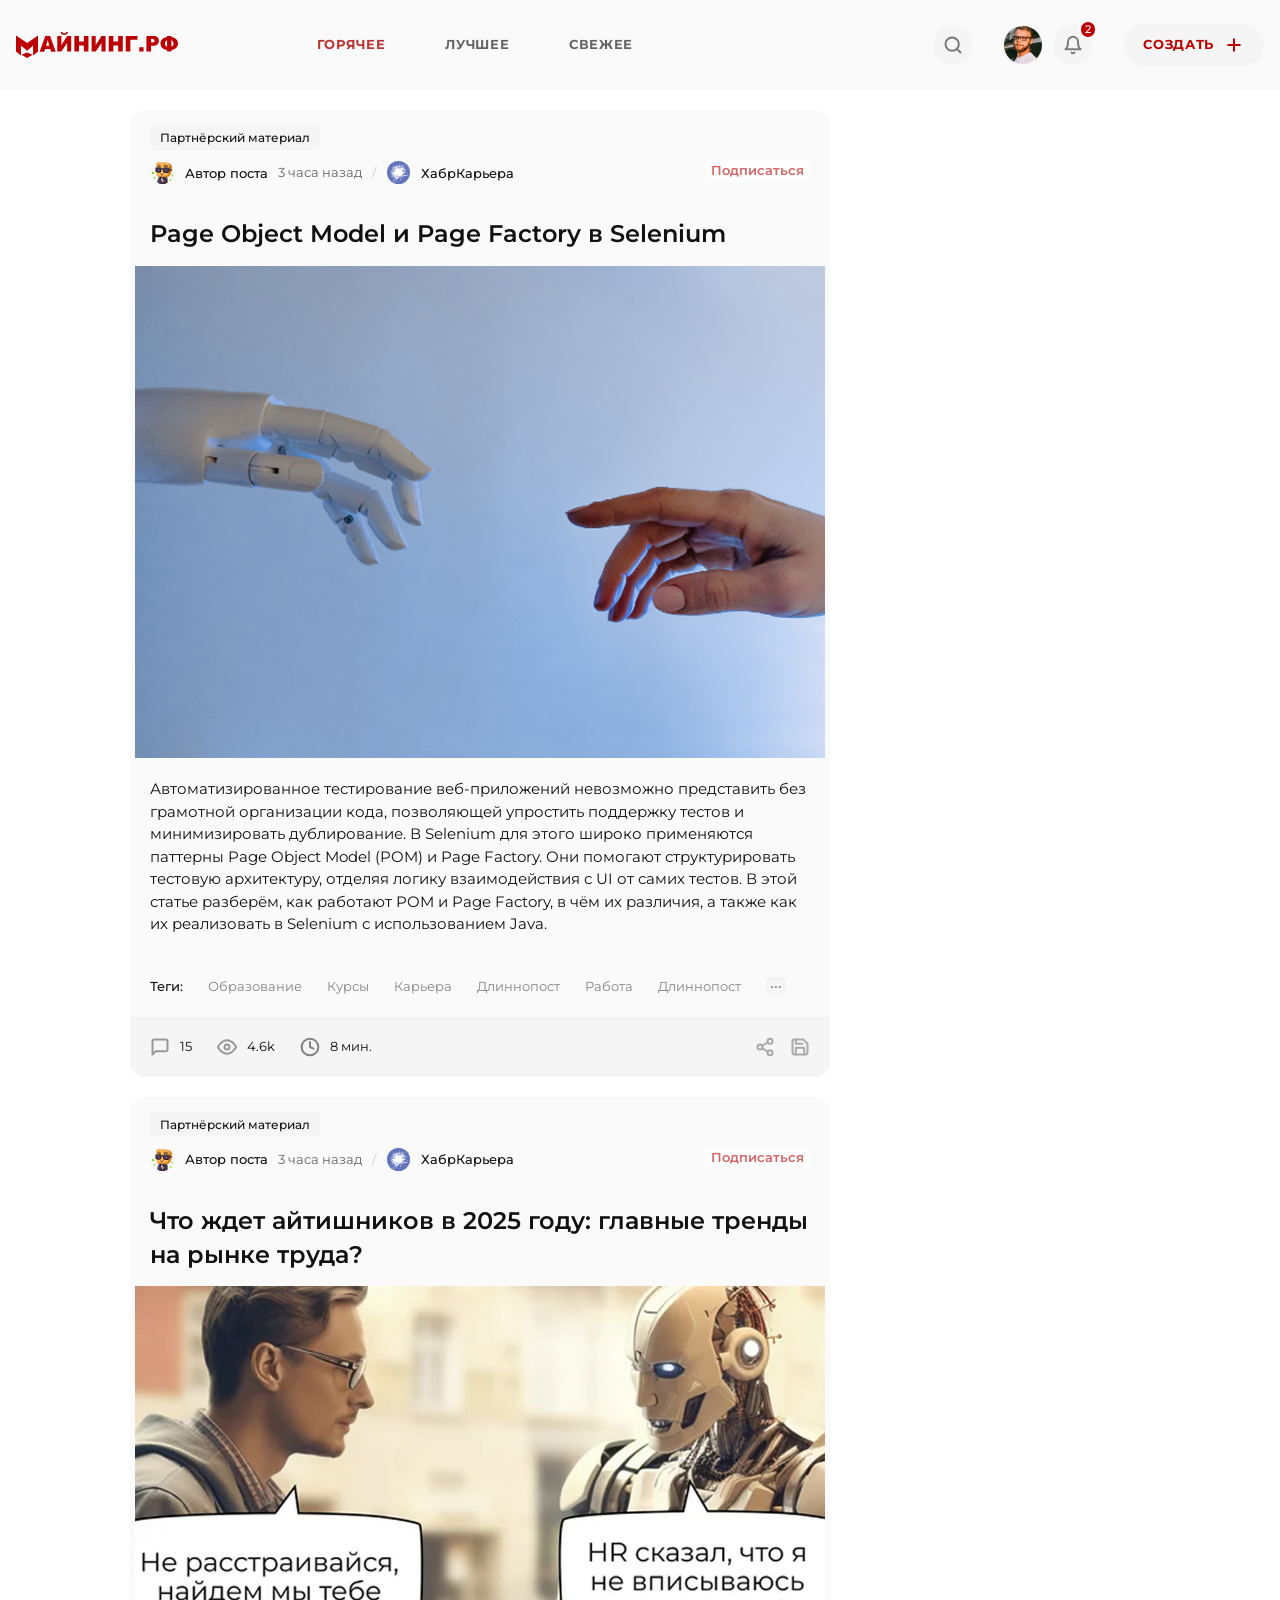
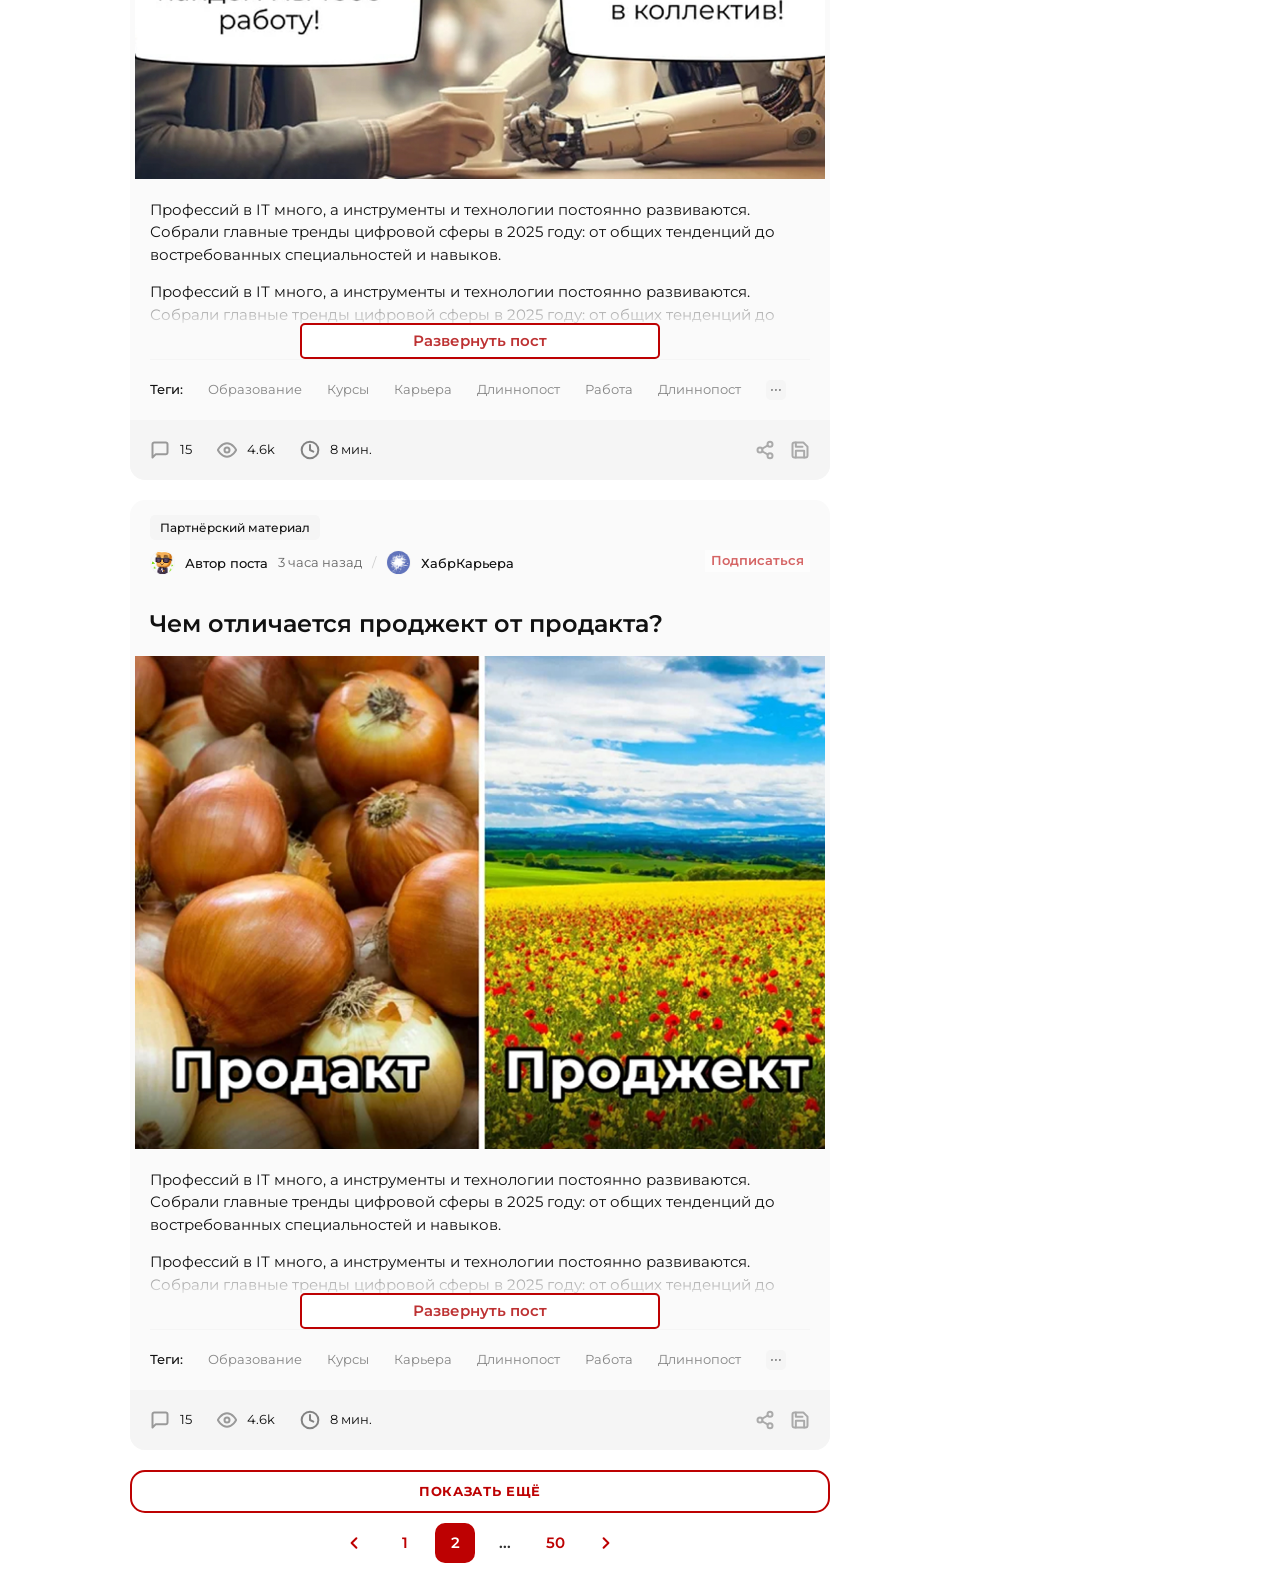
==== commit 7f6c9ef3: "feat: added pagination" ====
--- a/index.html
+++ b/index.html
@@ -448,9 +448,25 @@
                 <button class="blog-posts__more-button">Показать ещё</button>
               </div>
             </div>
+
+            <div class="pagination">
+              <a class="pagination__prev" href="#"></a>
+
+              <div class="pagination__pages">
+                <a class="pagination__page" href="#">1</a>
+                <a class="pagination__page active" href="#">2</a>
+                <span class="pagination__divider">...</span>
+                <a class="pagination__page" href="#">50</a>
+              </div>
+
+              <a class="pagination__next" href="#"></a>
+            </div>
           </div>
 
-          <aside class="blog__sidebar"></aside>
+          <aside class="blog__sidebar">
+
+            <div class="blog-sidebar"></div>
+          </aside>
         </div>
       </section>
     </main>
--- a/css/index.css
+++ b/css/index.css
@@ -1131,4 +1131,102 @@
   color: #ffffff;
   border-color: #bd3132;
   background-color: #bd3132;
+}
+
+.pagination {
+  display: -webkit-box;
+  display: -ms-flexbox;
+  display: flex;
+  -webkit-box-align: center;
+      -ms-flex-align: center;
+          align-items: center;
+  -webkit-box-pack: center;
+      -ms-flex-pack: center;
+          justify-content: center;
+  gap: 10px;
+  margin: 10px 0 0;
+}
+.pagination__prev, .pagination__next {
+  display: block;
+  width: 40px;
+  aspect-ratio: 1/1;
+  -webkit-box-sizing: border-box;
+          box-sizing: border-box;
+  border-radius: 10px;
+  background: url(../assets/chevron-left.svg) center/24px no-repeat;
+}
+.pagination__prev:hover, .pagination__next:hover {
+  border: 2px solid #bd0102;
+}
+.pagination__next {
+  -webkit-transform: rotate(180deg);
+          transform: rotate(180deg);
+}
+.pagination__pages {
+  display: -webkit-box;
+  display: -ms-flexbox;
+  display: flex;
+  -ms-flex-wrap: wrap;
+      flex-wrap: wrap;
+  -webkit-box-pack: center;
+      -ms-flex-pack: center;
+          justify-content: center;
+  gap: 10px;
+  -webkit-box-flex: 0;
+      -ms-flex: 0 1 auto;
+          flex: 0 1 auto;
+}
+.pagination__page {
+  display: -webkit-box;
+  display: -ms-flexbox;
+  display: flex;
+  -webkit-box-align: center;
+      -ms-flex-align: center;
+          align-items: center;
+  -webkit-box-pack: center;
+      -ms-flex-pack: center;
+          justify-content: center;
+  -webkit-box-flex: 0;
+      -ms-flex: 0 0 auto;
+          flex: 0 0 auto;
+  width: 40px;
+  aspect-ratio: 1/1;
+  -webkit-box-sizing: border-box;
+          box-sizing: border-box;
+  font-weight: 600;
+  font-size: 15px;
+  line-height: 148%;
+  text-align: center;
+  color: #bd0102;
+  border-radius: 10px;
+}
+.pagination__page:hover {
+  border: 2px solid #bd0102;
+}
+.pagination__page.active {
+  color: #ffffff;
+  background-color: #bd0102;
+}
+.pagination__divider {
+  display: -webkit-box;
+  display: -ms-flexbox;
+  display: flex;
+  -webkit-box-align: center;
+      -ms-flex-align: center;
+          align-items: center;
+  -webkit-box-pack: center;
+      -ms-flex-pack: center;
+          justify-content: center;
+  -webkit-box-flex: 0;
+      -ms-flex: 0 0 auto;
+          flex: 0 0 auto;
+  width: 40px;
+  aspect-ratio: 1/1;
+  -webkit-box-sizing: border-box;
+          box-sizing: border-box;
+  font-weight: 600;
+  font-size: 15px;
+  line-height: 148%;
+  text-align: center;
+  color: #313131;
 }
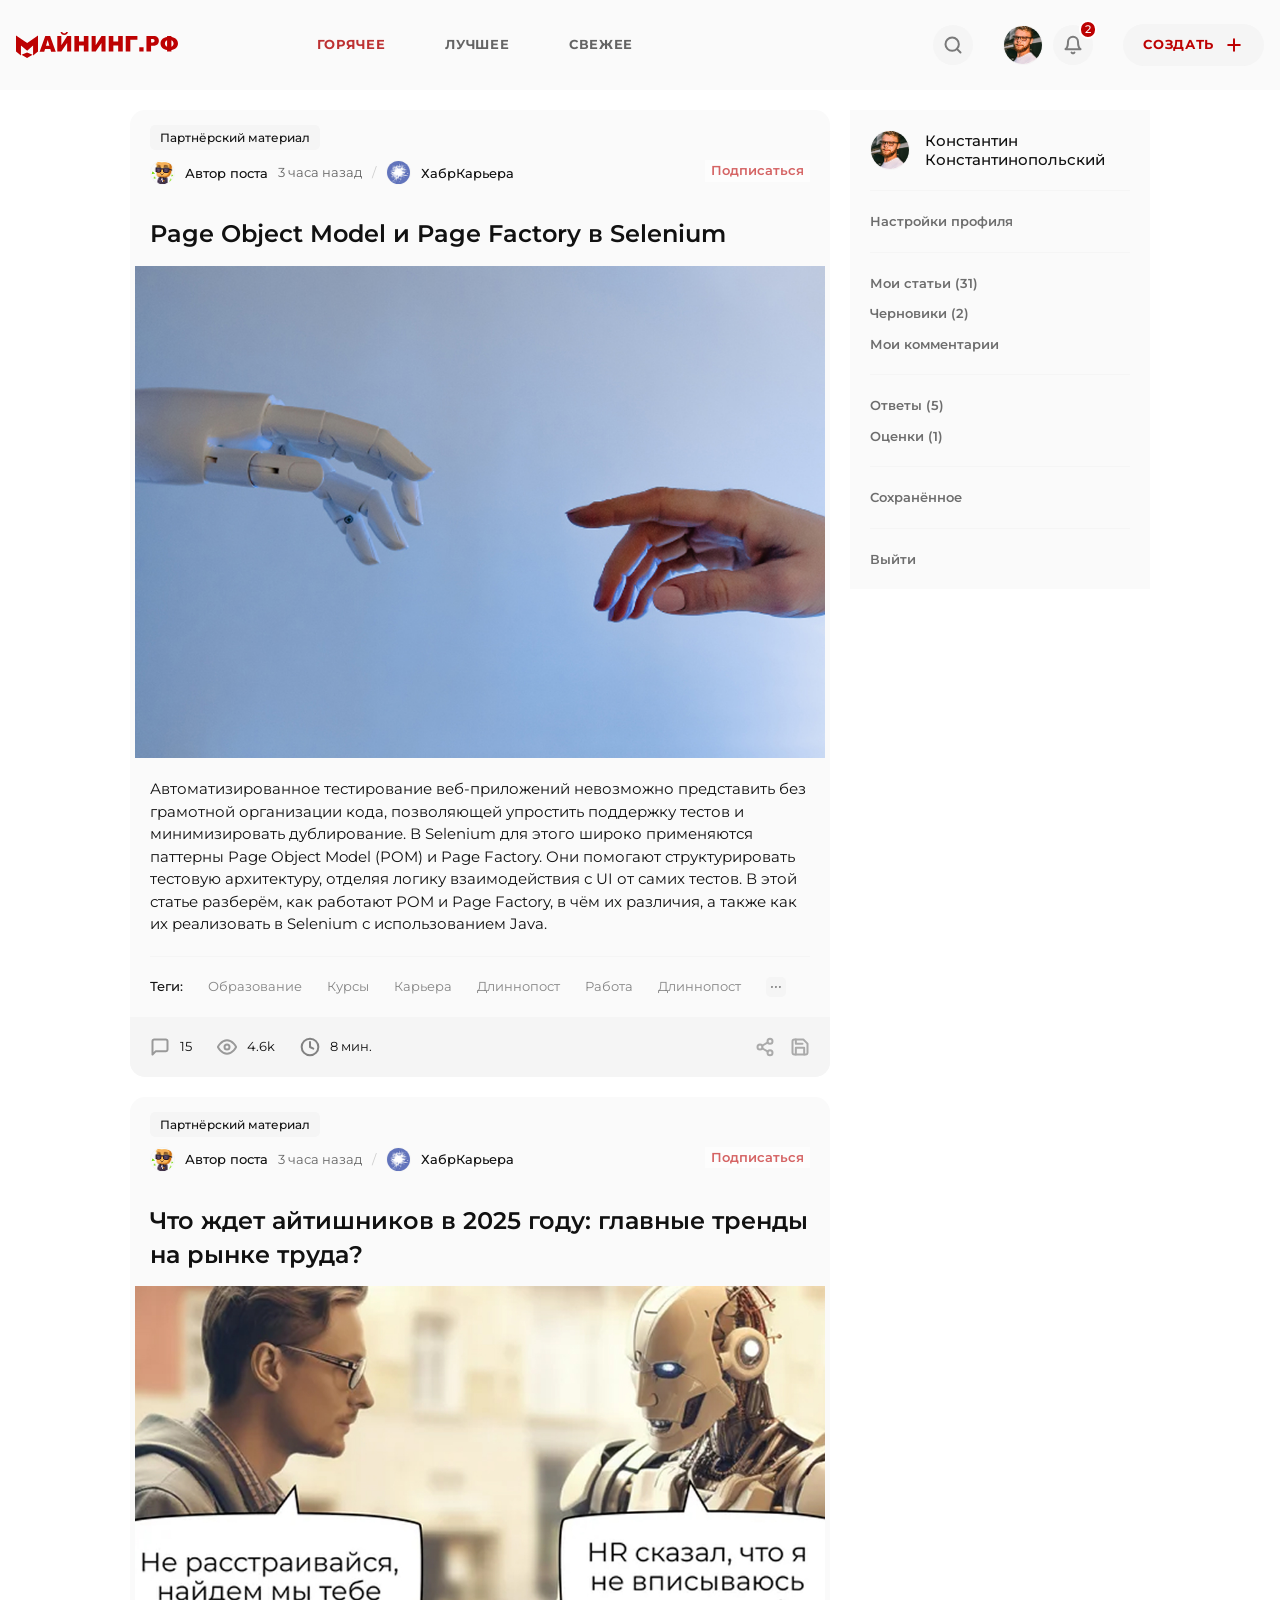
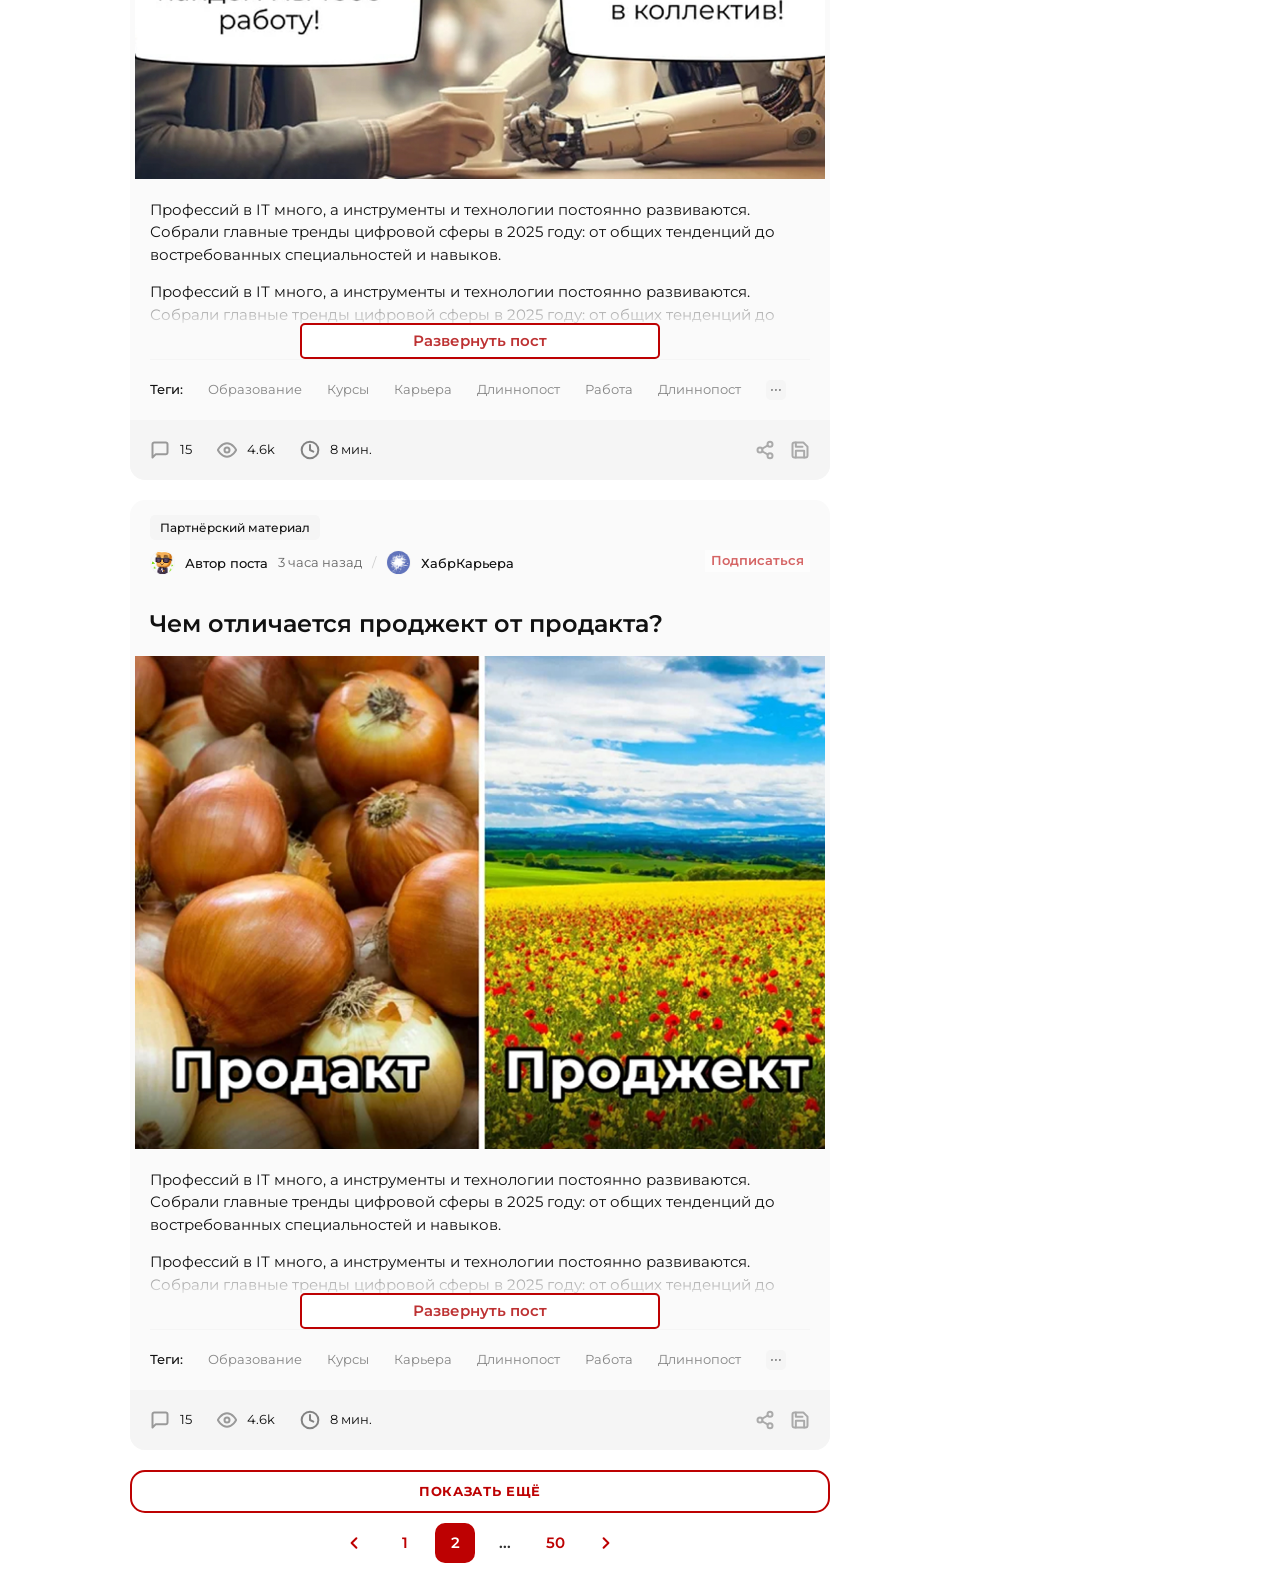
==== commit fb7438f9: "feat: added blog-sidebar" ====
--- a/index.html
+++ b/index.html
@@ -464,8 +464,67 @@
           </div>
 
           <aside class="blog__sidebar">
-
-            <div class="blog-sidebar"></div>
+            <div class="blog-sidebar">
+              <div class="blog-sidebar__user">
+                <figure class="blog-sidebar__user-avatar">
+                  <img
+                    class="blog-sidebar__user-avatar-image"
+                    src="./assets/avatar.jpg"
+                    alt="avatar"
+                  />
+                </figure>
+                <div class="blog-sidebar__user-name">Константин Константинопольский</div>
+              </div>
+
+              <div class="blog-sidebar__controls">
+                <ul class="blog-sidebar__controls-menu">
+                  <li class="blog-sidebar__controls-menu-item">
+                    <button class="blog-sidebar__controls-menu-item-button">
+                      Настройки профиля
+                    </button>
+                  </li>
+                </ul>
+
+                <ul class="blog-sidebar__controls-menu">
+                  <li class="blog-sidebar__controls-menu-item">
+                    <a class="blog-sidebar__controls-menu-item-button" href="#">
+                      Мои статьи (31)
+                    </a>
+                  </li>
+                  <li class="blog-sidebar__controls-menu-item">
+                    <a class="blog-sidebar__controls-menu-item-button" href="#"> Черновики (2) </a>
+                  </li>
+                  <li class="blog-sidebar__controls-menu-item">
+                    <a class="blog-sidebar__controls-menu-item-button" href="#">
+                      Мои комментарии
+                    </a>
+                  </li>
+                </ul>
+
+                <ul class="blog-sidebar__controls-menu">
+                  <li class="blog-sidebar__controls-menu-item">
+                    <a class="blog-sidebar__controls-menu-item-button" href="#"> Ответы (5) </a>
+                  </li>
+                  <li class="blog-sidebar__controls-menu-item">
+                    <a class="blog-sidebar__controls-menu-item-button" href="#"> Оценки (1) </a>
+                  </li>
+                </ul>
+
+                <ul class="blog-sidebar__controls-menu">
+                  <li class="blog-sidebar__controls-menu-item">
+                    <a class="blog-sidebar__controls-menu-item-button" href="#"> Сохранённое </a>
+                  </li>
+                </ul>
+
+                <ul class="blog-sidebar__controls-menu">
+                  <li class="blog-sidebar__controls-menu-item">
+                    <button class="blog-sidebar__controls-menu-item-button">
+                      Выйти
+                    </button>
+                  </li>
+                </ul>
+              </div>
+            </div>
           </aside>
         </div>
       </section>
--- a/css/index.css
+++ b/css/index.css
@@ -620,9 +620,9 @@
   -webkit-box-pack: justify;
       -ms-flex-pack: justify;
           justify-content: space-between;
-  -webkit-box-align: center;
-      -ms-flex-align: center;
-          align-items: center;
+  -webkit-box-align: start;
+      -ms-flex-align: start;
+          align-items: flex-start;
   gap: 20px;
   max-width: 1052px;
   width: 100%;
@@ -1133,6 +1133,88 @@
   background-color: #bd3132;
 }
 
+.blog-sidebar {
+  padding: 20px;
+  background-color: #fafafa;
+}
+.blog-sidebar__user {
+  display: -webkit-box;
+  display: -ms-flexbox;
+  display: flex;
+  -webkit-box-align: center;
+      -ms-flex-align: center;
+          align-items: center;
+  gap: 15px;
+  margin: 0 0 20px;
+}
+.blog-sidebar__user-avatar {
+  display: block;
+  -webkit-box-flex: 0;
+      -ms-flex: 0 0 auto;
+          flex: 0 0 auto;
+  width: 40px;
+  height: 40px;
+  -webkit-box-sizing: border-box;
+          box-sizing: border-box;
+  border: 1px solid #f5f5f5;
+  border-radius: 500px;
+  overflow: hidden;
+}
+.blog-sidebar__user-avatar-image {
+  display: block;
+  width: 100%;
+  height: 100%;
+  -o-object-fit: cover;
+     object-fit: cover;
+}
+.blog-sidebar__user-name {
+  font-weight: 500;
+  font-size: 15px;
+  color: #111;
+}
+.blog-sidebar__controls-menu {
+  display: -webkit-box;
+  display: -ms-flexbox;
+  display: flex;
+  -webkit-box-orient: vertical;
+  -webkit-box-direction: normal;
+      -ms-flex-direction: column;
+          flex-direction: column;
+  gap: 10px;
+  margin: 0;
+  padding: 20px 0;
+  list-style-type: none;
+  border-top: 1px solid #f5f5f5;
+}
+.blog-sidebar__controls-menu:last-child {
+  padding-bottom: 0;
+}
+.blog-sidebar__controls-menu-item-button {
+  display: inline-block;
+  padding: 0;
+  font-weight: 600;
+  font-size: 13px;
+  line-height: 150%;
+  color: #111;
+  border: none;
+  background-color: rgba(255, 255, 255, 0);
+  outline: none;
+  opacity: 0.6;
+  -webkit-transition-property: opacity, color;
+  transition-property: opacity, color;
+  -webkit-transition-timing-function: ease-in-out;
+          transition-timing-function: ease-in-out;
+  -webkit-transition-duration: 0.2s;
+          transition-duration: 0.2s;
+  cursor: pointer;
+}
+.blog-sidebar__controls-menu-item-button:hover {
+  opacity: 1;
+}
+.blog-sidebar__controls-menu-item-button:active {
+  color: #bd0102;
+}
+
 .pagination {
   display: -webkit-box;
   display: -ms-flexbox;
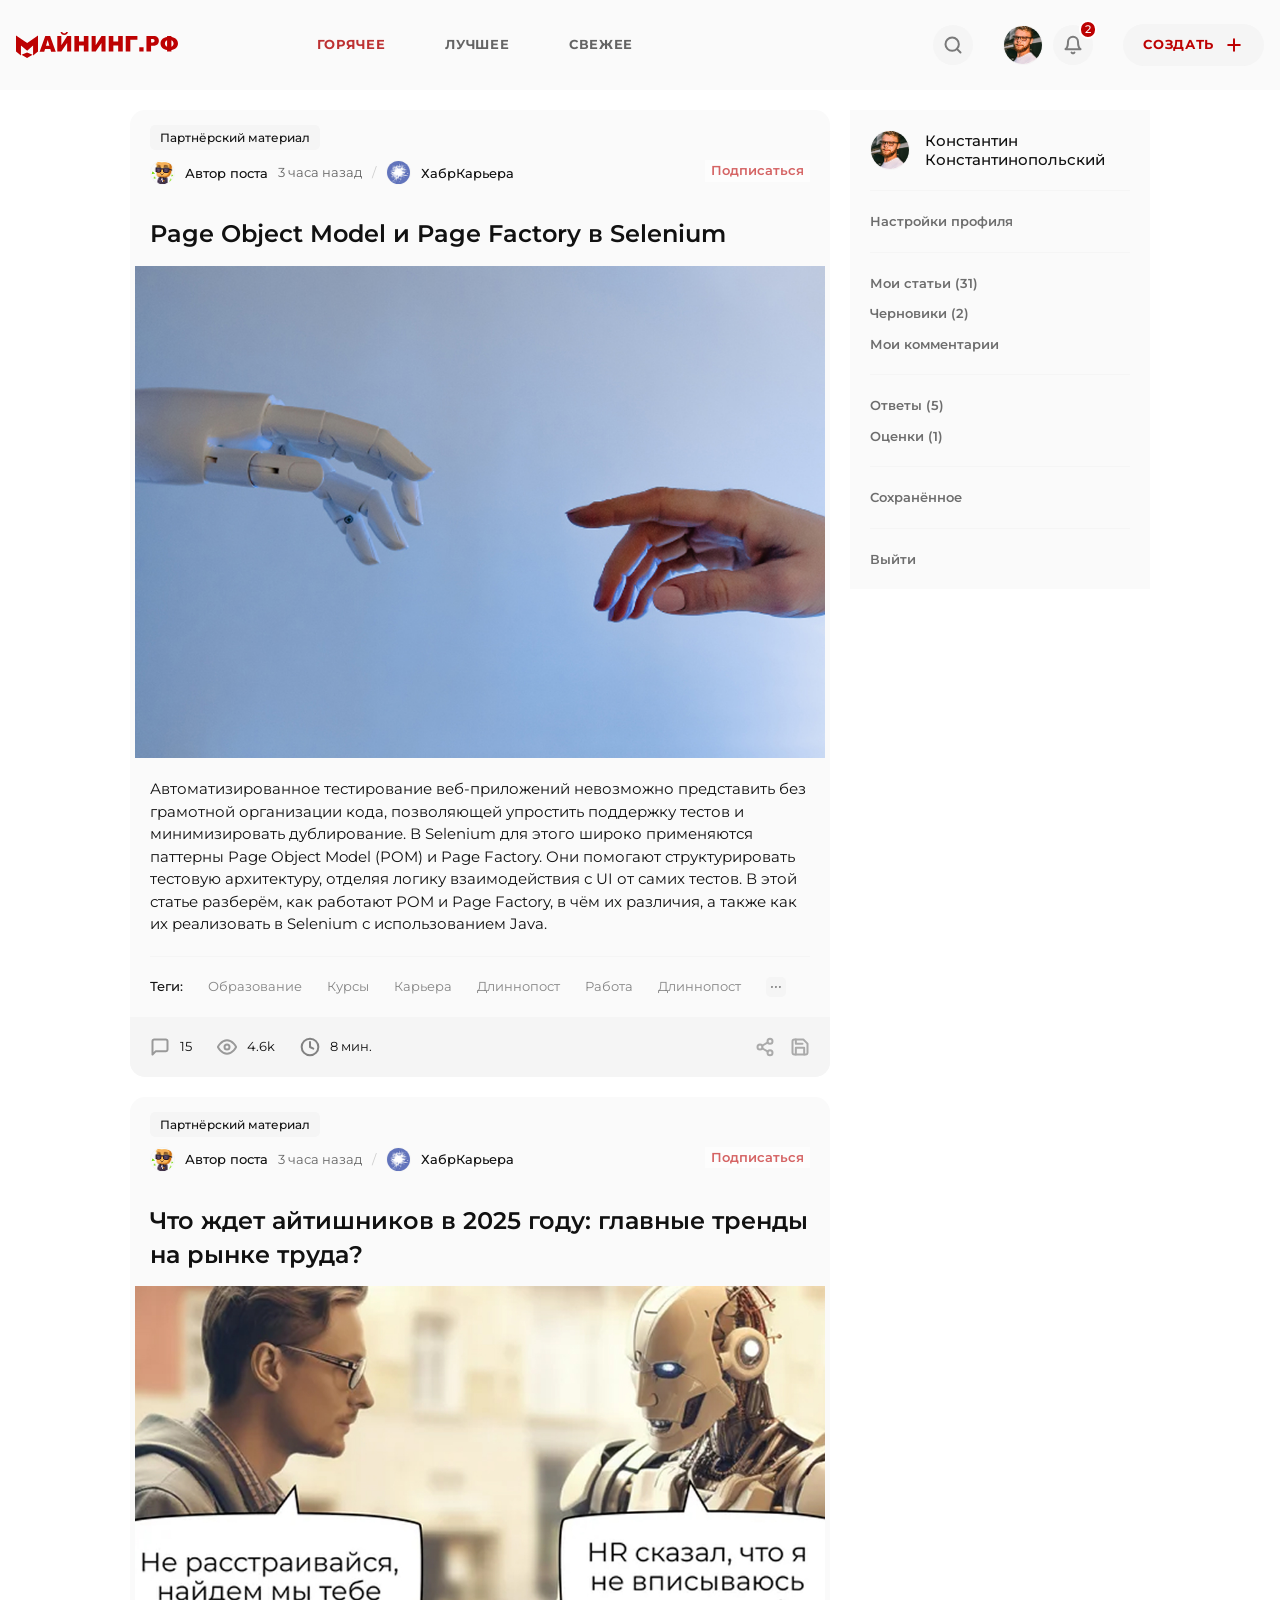
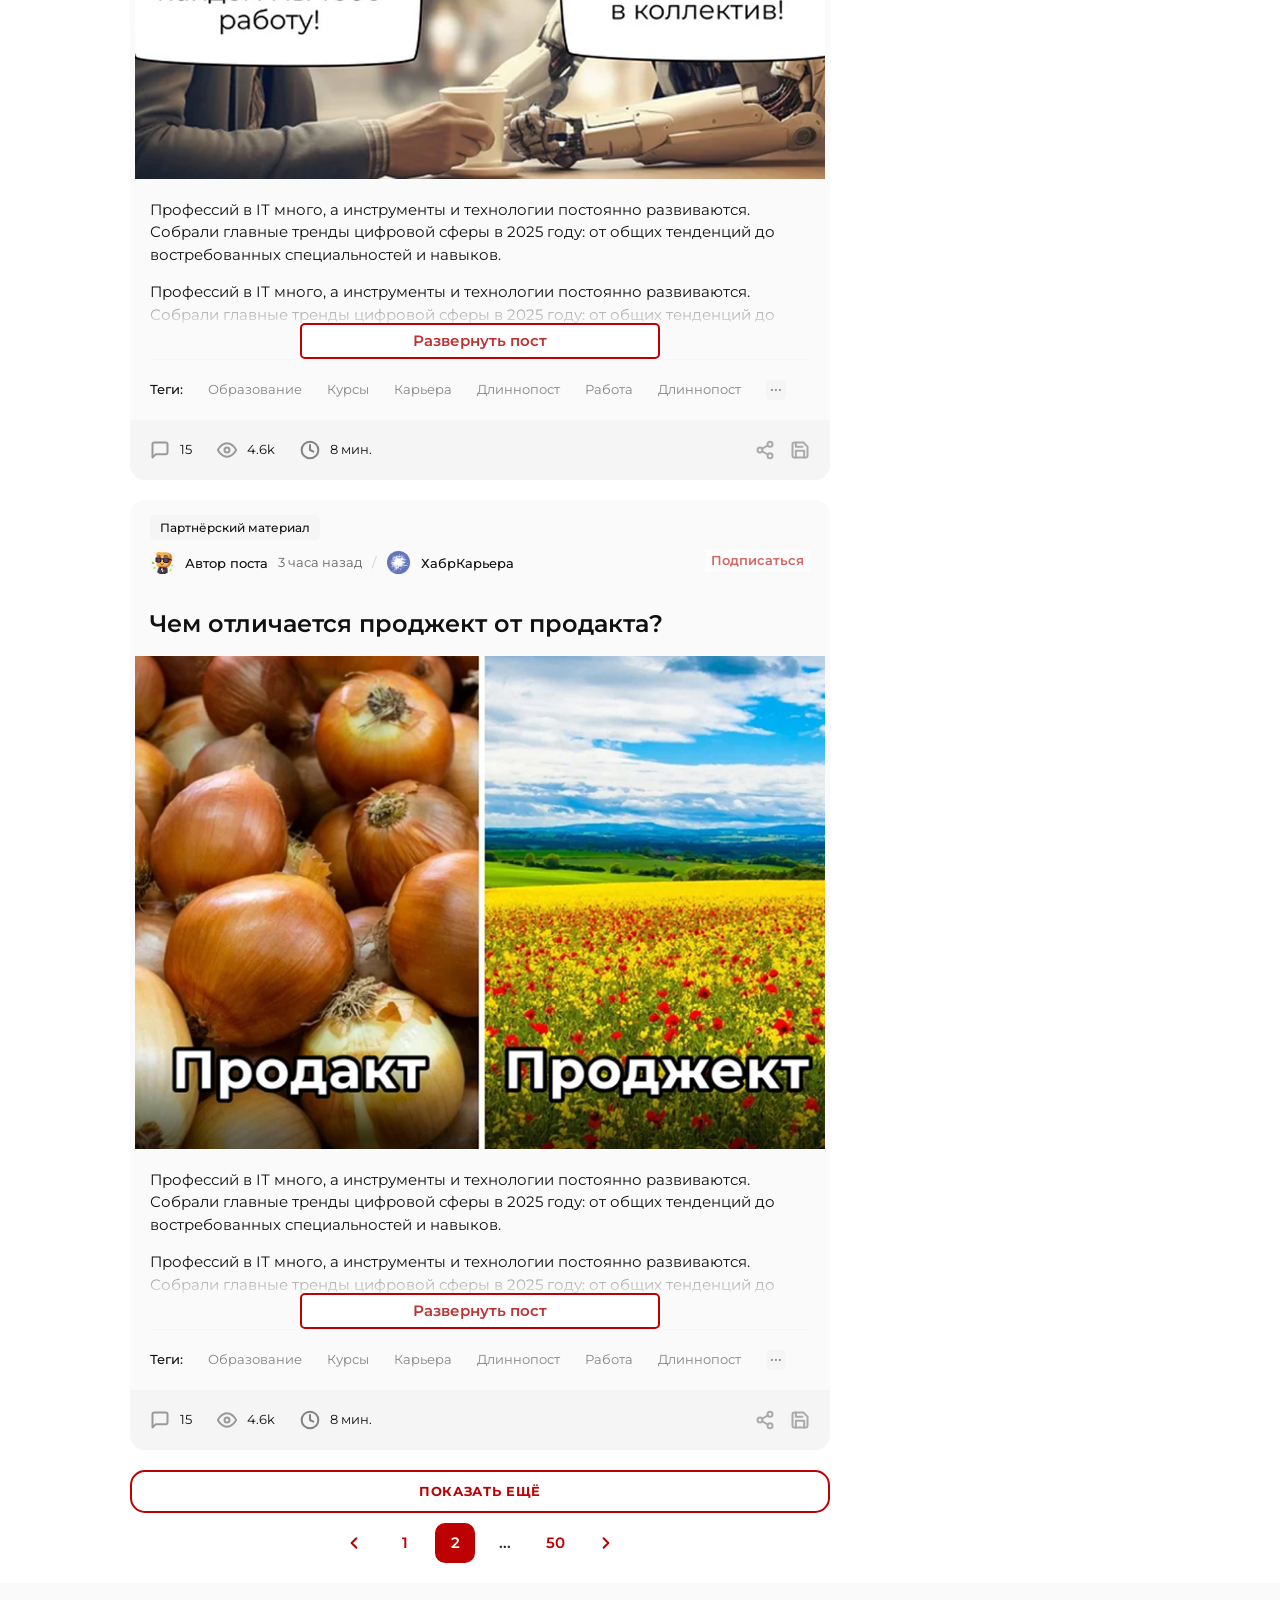
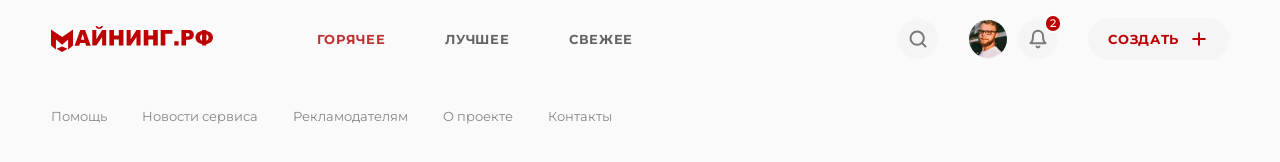
==== commit 2d8d2392: "feat: added footer" ====
--- a/index.html
+++ b/index.html
@@ -531,7 +531,81 @@
     </main>
 
     <footer class="footer">
-      <div class="container"></div>
+      <div class="footer__wrapper">
+        <div class="footer__burger">
+          <button class="footer__burger-button"></button>
+        </div>
+
+        <div class="footer__logo">
+          <a class="footer__logo-link" href="#">
+            <img class="footer__logo-link-image" src="./assets/logo.svg" alt="logo" />
+          </a>
+        </div>
+
+        <nav class="footer__nav">
+          <ul class="footer__nav-menu">
+            <li class="footer__nav-menu-item">
+              <a class="footer__nav-menu-item-link active" href="#">Горячее</a>
+            </li>
+            <li class="footer__nav-menu-item">
+              <a class="footer__nav-menu-item-link" href="#">Лучшее</a>
+            </li>
+            <li class="footer__nav-menu-item">
+              <a class="footer__nav-menu-item-link" href="#">Свежее</a>
+            </li>
+          </ul>
+
+         
+        </nav>
+
+        <div class="footer__controls">
+          <div class="footer__controls-search">
+            <button class="footer__controls-search-button"></button>
+          </div>
+
+          <div class="footer__controls-user">
+            <div class="footer__controls-user-avatar">
+              <img
+                class="footer__controls-user-avatar-image"
+                src="./assets/avatar.jpg"
+                alt="avatar"
+              />
+            </div>
+
+            <div class="footer__controls-user-notifications">
+              <button class="footer__controls-user-notifications-button">
+                <span class="footer__controls-user-notifications-button-counter">2</span>
+              </button>
+            </div>
+          </div>
+
+          <div class="footer__controls-create">
+            <button class="footer__controls-create-button">
+              <span class="footer__controls-create-button-text">Создать</span>
+            </button>
+          </div>
+        </div>
+      </div>
+
+      <div class="footer__wrapper">
+        <ul class="footer__submenu">
+          <li class="footer__submenu-item">
+            <a class="footer__submenu-item-link" href="#">Помощь</a>
+          </li>
+          <li class="footer__submenu-item">
+            <a class="footer__submenu-item-link" href="#">Новости сервиса</a>
+          </li>
+          <li class="footer__submenu-item">
+            <a class="footer__submenu-item-link" href="#">Рекламодателям</a>
+          </li>
+          <li class="footer__submenu-item">
+            <a class="footer__submenu-item-link" href="#">О проекте</a>
+          </li>
+          <li class="footer__submenu-item">
+            <a class="footer__submenu-item-link" href="#">Контакты</a>
+          </li>
+        </ul>
+      </div>
     </footer>
   </body>
 </html>
--- a/css/index.css
+++ b/css/index.css
@@ -1311,4 +1311,528 @@
   line-height: 148%;
   text-align: center;
   color: #313131;
+}
+
+.footer {
+  display: -webkit-box;
+  display: -ms-flexbox;
+  display: flex;
+  -webkit-box-orient: vertical;
+  -webkit-box-direction: normal;
+      -ms-flex-direction: column;
+          flex-direction: column;
+  gap: 46px;
+  padding: 35px;
+  background-color: #fafafa;
+}
+@media (max-width: 576px) {
+  .footer {
+    gap: 40px;
+    padding: 50px 0 35px;
+  }
+}
+.footer__wrapper {
+  display: -webkit-box;
+  display: -ms-flexbox;
+  display: flex;
+  -webkit-box-pack: justify;
+      -ms-flex-pack: justify;
+          justify-content: space-between;
+  -webkit-box-align: center;
+      -ms-flex-align: center;
+          align-items: center;
+  gap: 48px;
+  max-width: 1392px;
+  width: 100%;
+  margin: 0 auto;
+  padding: 0 16px;
+  -webkit-box-sizing: border-box;
+          box-sizing: border-box;
+}
+@media (max-width: 1024px) {
+  .footer__wrapper {
+    gap: 10px;
+  }
+}
+.footer__burger {
+  position: relative;
+  z-index: 100;
+  display: none;
+  -webkit-box-flex: 0;
+      -ms-flex: 0 0 auto;
+          flex: 0 0 auto;
+}
+@media (max-width: 1024px) {
+  .footer__burger {
+    display: -webkit-box;
+    display: -ms-flexbox;
+    display: flex;
+    -webkit-box-align: center;
+        -ms-flex-align: center;
+            align-items: center;
+    -webkit-box-pack: center;
+        -ms-flex-pack: center;
+            justify-content: center;
+  }
+}
+.footer__burger-button {
+  display: -webkit-box;
+  display: -ms-flexbox;
+  display: flex;
+  -webkit-box-align: center;
+      -ms-flex-align: center;
+          align-items: center;
+  -webkit-box-pack: center;
+      -ms-flex-pack: center;
+          justify-content: center;
+  width: 40px;
+  height: 40px;
+  padding: 0;
+  border: none;
+  border-radius: 500px;
+  background-color: whitesmoke;
+  -webkit-transition-property: background-color;
+  transition-property: background-color;
+  -webkit-transition-timing-function: ease-in-out;
+          transition-timing-function: ease-in-out;
+  -webkit-transition-duration: 0.2s;
+          transition-duration: 0.2s;
+  cursor: pointer;
+}
+.footer__burger-button:hover {
+  background-color: whitesmoke;
+}
+.footer__burger-button::before {
+  content: "";
+  display: block;
+  width: 20px;
+  height: 20px;
+  background: url(../assets/menu.svg) center/cover no-repeat;
+  -webkit-transition-property: opacity, -webkit-filter;
+  transition-property: opacity, -webkit-filter;
+  transition-property: filter, opacity;
+  transition-property: filter, opacity, -webkit-filter;
+  -webkit-transition-timing-function: ease-in-out;
+          transition-timing-function: ease-in-out;
+  -webkit-transition-duration: 0.2s;
+          transition-duration: 0.2s;
+  opacity: 0.5;
+  -webkit-filter: brightness(0%);
+          filter: brightness(0%);
+}
+.footer__burger-button:hover::before {
+  opacity: 1;
+  -webkit-filter: brightness(100%);
+          filter: brightness(100%);
+}
+.footer__burger-button.active {
+  background-color: #bd0102;
+}
+.footer__burger-button.active::before {
+  background-image: url(../assets/close.svg);
+  -webkit-filter: brightness(100%);
+          filter: brightness(100%);
+  opacity: 1;
+}
+.footer__logo {
+  position: relative;
+  z-index: 100;
+  -webkit-box-flex: 0;
+      -ms-flex: 0 0 auto;
+          flex: 0 0 auto;
+}
+.footer__logo-link {
+  display: -webkit-box;
+  display: -ms-flexbox;
+  display: flex;
+  -webkit-box-align: center;
+      -ms-flex-align: center;
+          align-items: center;
+  -webkit-box-pack: center;
+      -ms-flex-pack: center;
+          justify-content: center;
+}
+@media (max-width: 1024px) {
+  .footer__logo-link {
+    position: relative;
+    height: 40px;
+    width: 40px;
+    overflow: hidden;
+  }
+}
+.footer__logo-link-image {
+  display: block;
+  max-width: 100%;
+  width: 162px;
+  height: auto;
+}
+@media (max-width: 1024px) {
+  .footer__logo-link-image {
+    position: absolute;
+    left: 1px;
+    bottom: 0;
+    max-width: none;
+    width: 279px;
+  }
+}
+.footer__nav {
+  -webkit-box-flex: 0;
+      -ms-flex: 0 1 538px;
+          flex: 0 1 538px;
+}
+@media (max-width: 1024px) {
+  .footer__nav {
+    display: none;
+  }
+}
+.footer__nav-menu {
+  display: -webkit-box;
+  display: -ms-flexbox;
+  display: flex;
+  -webkit-box-align: center;
+      -ms-flex-align: center;
+          align-items: center;
+  margin: 0;
+  padding: 0;
+  list-style-type: none;
+}
+.footer__nav-menu-item-link {
+  display: inline-block;
+  padding: 10px 30px;
+  font-weight: 700;
+  font-size: 13px;
+  line-height: 150%;
+  letter-spacing: 0.05em;
+  text-transform: uppercase;
+  color: rgba(0, 0, 0, 0.6);
+  text-align: center;
+  -webkit-transition-property: color;
+  transition-property: color;
+  -webkit-transition-timing-function: ease-in-out;
+          transition-timing-function: ease-in-out;
+  -webkit-transition-duration: 0.2s;
+          transition-duration: 0.2s;
+}
+@media (max-width: 1024px) {
+  .footer__nav-menu-item-link {
+    min-width: 128px;
+    padding: 10px;
+  }
+}
+.footer__nav-menu-item-link:hover {
+  color: black;
+}
+.footer__nav-menu-item-link:active {
+  color: #bd3132;
+}
+.footer__nav-menu-item-link.active {
+  color: #bd3132;
+}
+.footer__nav-menu-item-link.active:hover {
+  color: #a30404;
+}
+.footer__controls {
+  position: relative;
+  z-index: 100;
+  display: -webkit-box;
+  display: -ms-flexbox;
+  display: flex;
+  -webkit-box-align: center;
+      -ms-flex-align: center;
+          align-items: center;
+  -webkit-box-pack: end;
+      -ms-flex-pack: end;
+          justify-content: flex-end;
+  gap: 30px;
+}
+@media (max-width: 1024px) {
+  .footer__controls {
+    -webkit-box-flex: 1;
+        -ms-flex: 1 1 auto;
+            flex: 1 1 auto;
+  }
+}
+@media (max-width: 576px) {
+  .footer__controls {
+    gap: 5px;
+  }
+}
+.footer__controls-search {
+  -webkit-box-flex: 0;
+      -ms-flex: 0 0 auto;
+          flex: 0 0 auto;
+}
+.footer__controls-search-button {
+  display: -webkit-box;
+  display: -ms-flexbox;
+  display: flex;
+  -webkit-box-align: center;
+      -ms-flex-align: center;
+          align-items: center;
+  -webkit-box-pack: center;
+      -ms-flex-pack: center;
+          justify-content: center;
+  width: 40px;
+  height: 40px;
+  padding: 0;
+  border: none;
+  border-radius: 500px;
+  background-color: whitesmoke;
+  -webkit-transition-property: background-color;
+  transition-property: background-color;
+  -webkit-transition-timing-function: ease-in-out;
+          transition-timing-function: ease-in-out;
+  -webkit-transition-duration: 0.2s;
+          transition-duration: 0.2s;
+  cursor: pointer;
+}
+.footer__controls-search-button:hover {
+  background-color: whitesmoke;
+}
+.footer__controls-search-button::before {
+  content: "";
+  display: block;
+  width: 20px;
+  height: 20px;
+  background: url(../assets/search.svg) center/cover no-repeat;
+  -webkit-transition-property: opacity, -webkit-filter;
+  transition-property: opacity, -webkit-filter;
+  transition-property: filter, opacity;
+  transition-property: filter, opacity, -webkit-filter;
+  -webkit-transition-timing-function: ease-in-out;
+          transition-timing-function: ease-in-out;
+  -webkit-transition-duration: 0.2s;
+          transition-duration: 0.2s;
+  opacity: 0.5;
+  -webkit-filter: brightness(0%);
+          filter: brightness(0%);
+}
+.footer__controls-search-button:hover::before {
+  opacity: 1;
+  -webkit-filter: brightness(100%);
+          filter: brightness(100%);
+}
+.footer__controls-user {
+  display: -webkit-box;
+  display: -ms-flexbox;
+  display: flex;
+  -webkit-box-align: center;
+      -ms-flex-align: center;
+          align-items: center;
+  -webkit-box-pack: center;
+      -ms-flex-pack: center;
+          justify-content: center;
+  -webkit-box-flex: 0;
+      -ms-flex: 0 0 auto;
+          flex: 0 0 auto;
+  gap: 10px;
+}
+.footer__controls-user-avatar {
+  display: block;
+  width: 40px;
+  height: 40px;
+  -webkit-box-sizing: border-box;
+          box-sizing: border-box;
+  border: 1px solid #f5f5f5;
+  border-radius: 40px;
+  overflow: hidden;
+}
+.footer__controls-user-avatar-image {
+  display: block;
+  width: 100%;
+  height: 100%;
+  -o-object-fit: cover;
+     object-fit: cover;
+}
+.footer__controls-user-notifications-button {
+  position: relative;
+  display: -webkit-box;
+  display: -ms-flexbox;
+  display: flex;
+  -webkit-box-align: center;
+      -ms-flex-align: center;
+          align-items: center;
+  -webkit-box-pack: center;
+      -ms-flex-pack: center;
+          justify-content: center;
+  width: 40px;
+  height: 40px;
+  padding: 0;
+  border: none;
+  border-radius: 500px;
+  background-color: whitesmoke;
+  -webkit-transition-property: background-color;
+  transition-property: background-color;
+  -webkit-transition-timing-function: ease-in-out;
+          transition-timing-function: ease-in-out;
+  -webkit-transition-duration: 0.2s;
+          transition-duration: 0.2s;
+  will-change: background-color;
+  cursor: pointer;
+}
+.footer__controls-user-notifications-button:hover {
+  background-color: whitesmoke;
+}
+.footer__controls-user-notifications-button::before {
+  content: "";
+  display: block;
+  width: 20px;
+  height: 20px;
+  background: url(../assets/bell.svg) center/cover no-repeat;
+  -webkit-filter: brightness(0%);
+          filter: brightness(0%);
+  opacity: 0.5;
+  -webkit-transition-property: opacity, -webkit-filter;
+  transition-property: opacity, -webkit-filter;
+  transition-property: filter, opacity;
+  transition-property: filter, opacity, -webkit-filter;
+  -webkit-transition-timing-function: ease-in-out;
+          transition-timing-function: ease-in-out;
+  -webkit-transition-duration: 0.2s;
+          transition-duration: 0.2s;
+  will-change: filter, opacity;
+}
+.footer__controls-user-notifications-button:hover::before {
+  -webkit-filter: brightness(100%);
+          filter: brightness(100%);
+  opacity: 1;
+}
+.footer__controls-user-notifications-button-counter {
+  position: absolute;
+  left: 26px;
+  bottom: 26px;
+  display: -webkit-box;
+  display: -ms-flexbox;
+  display: flex;
+  -webkit-box-align: center;
+      -ms-flex-align: center;
+          align-items: center;
+  -webkit-box-pack: center;
+      -ms-flex-pack: center;
+          justify-content: center;
+  min-width: 18px;
+  min-height: 18px;
+  padding: 2px 4px;
+  -webkit-box-sizing: border-box;
+          box-sizing: border-box;
+  font-weight: 500;
+  font-size: 11px;
+  line-height: 100%;
+  text-align: center;
+  color: #fff;
+  border: 2px solid #fff;
+  border-radius: 15px;
+  background-color: #bd0102;
+}
+.footer__controls-create-button {
+  display: -webkit-box;
+  display: -ms-flexbox;
+  display: flex;
+  -webkit-box-align: center;
+      -ms-flex-align: center;
+          align-items: center;
+  -webkit-box-pack: center;
+      -ms-flex-pack: center;
+          justify-content: center;
+  -webkit-box-flex: 0;
+      -ms-flex: 0 0 auto;
+          flex: 0 0 auto;
+  gap: 10px;
+  min-height: 42px;
+  padding: 10px 20px;
+  -webkit-box-sizing: border-box;
+          box-sizing: border-box;
+  border: none;
+  border-radius: 42px;
+  background-color: #f5f5f5;
+  -webkit-transition-property: background-color, color;
+  transition-property: background-color, color;
+  -webkit-transition-timing-function: ease-in-out;
+          transition-timing-function: ease-in-out;
+  -webkit-transition-duration: 0.2s;
+          transition-duration: 0.2s;
+  cursor: pointer;
+}
+@media (max-width: 576px) {
+  .footer__controls-create-button {
+    min-height: auto;
+    padding: 10px;
+  }
+}
+.footer__controls-create-button:hover {
+  background-color: #bd3132;
+}
+.footer__controls-create-button::after {
+  content: "";
+  display: block;
+  width: 20px;
+  height: 20px;
+  background: url(../assets/plus.svg) center/cover no-repeat;
+  -webkit-transition-property: -webkit-filter;
+  transition-property: -webkit-filter;
+  transition-property: filter;
+  transition-property: filter, -webkit-filter;
+  -webkit-transition-timing-function: ease-in-out;
+          transition-timing-function: ease-in-out;
+  -webkit-transition-duration: 0.2s;
+          transition-duration: 0.2s;
+}
+.footer__controls-create-button:hover::after {
+  -webkit-filter: brightness(0%) invert(100%);
+          filter: brightness(0%) invert(100%);
+}
+.footer__controls-create-button-text {
+  font-weight: 700;
+  font-size: 13px;
+  line-height: 150%;
+  letter-spacing: 0.05em;
+  text-transform: uppercase;
+  color: #bd0102;
+  -webkit-transition-property: color;
+  transition-property: color;
+  -webkit-transition-timing-function: ease-in-out;
+          transition-timing-function: ease-in-out;
+  -webkit-transition-duration: 0.2s;
+          transition-duration: 0.2s;
+}
+@media (max-width: 576px) {
+  .footer__controls-create-button-text {
+    display: none;
+  }
+}
+.footer__controls-create-button:hover .footer__controls-create-button-text {
+  color: #ffffff;
+}
+.footer__submenu {
+  display: -webkit-box;
+  display: -ms-flexbox;
+  display: flex;
+  -ms-flex-wrap: wrap;
+      flex-wrap: wrap;
+  gap: 10px 35px;
+  margin: 0;
+  padding: 0;
+  list-style-type: none;
+}
+@media (max-width: 576px) {
+  .footer__submenu {
+    -webkit-box-orient: vertical;
+    -webkit-box-direction: normal;
+        -ms-flex-direction: column;
+            flex-direction: column;
+  }
+}
+.footer__submenu-item-link {
+  display: inline-block;
+  width: 100%;
+  font-weight: 400;
+  font-size: 13px;
+  line-height: 150%;
+  text-align: center;
+  color: rgba(17, 17, 17, 0.5);
+}
+@media (max-width: 576px) {
+  .footer__submenu-item-link {
+    text-align: left;
+  }
 }
